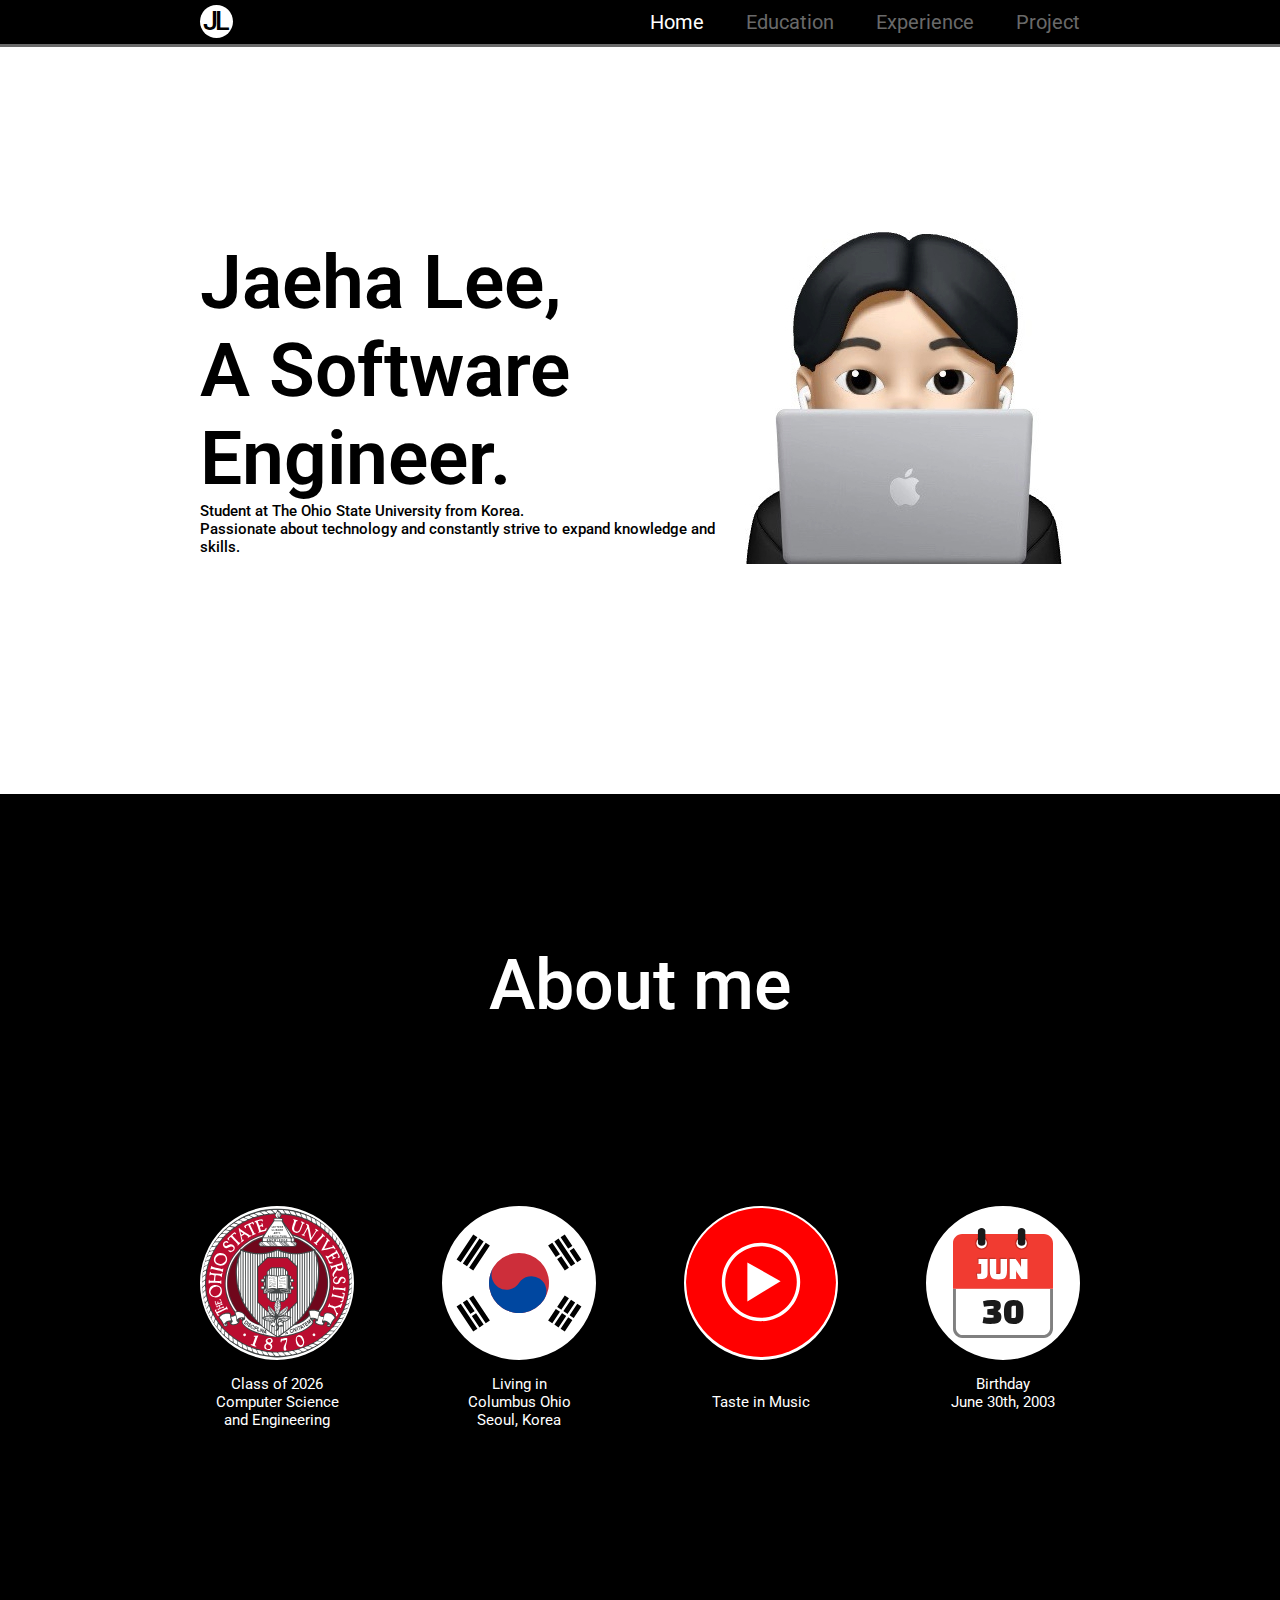
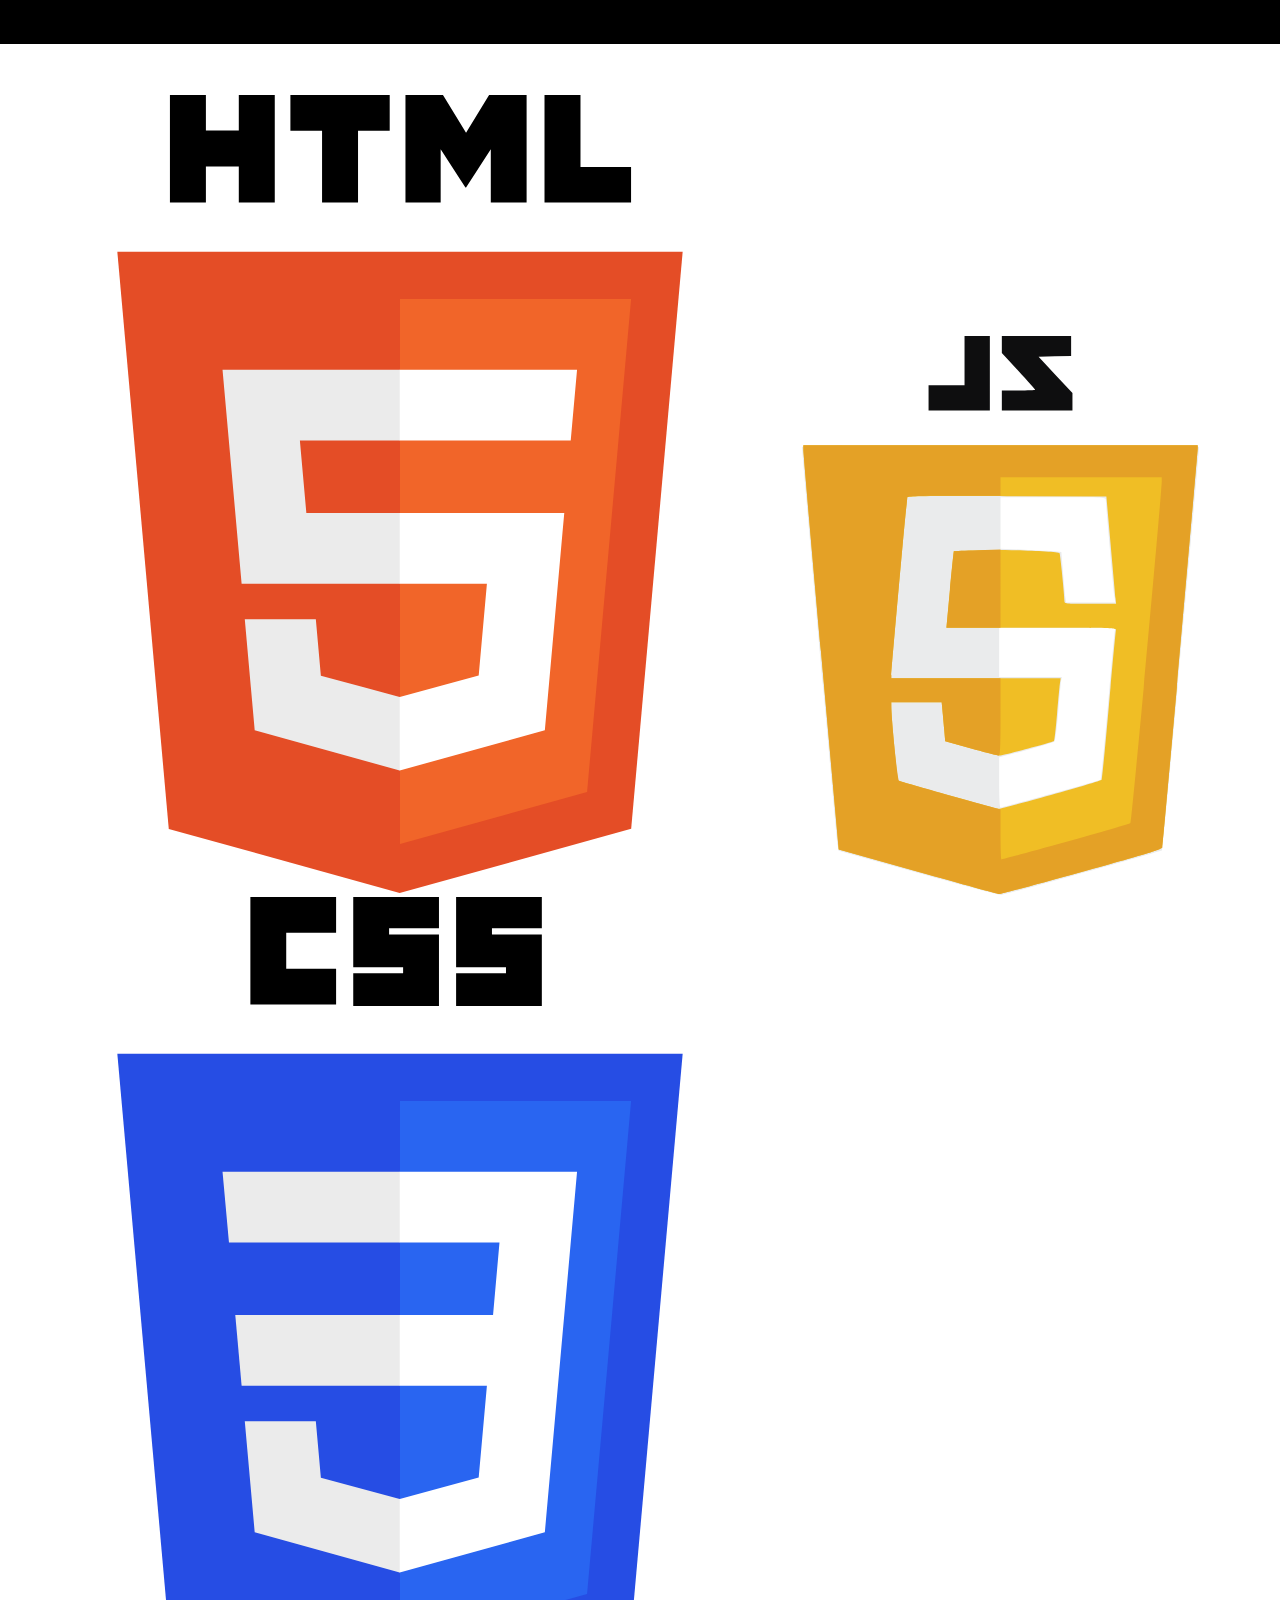
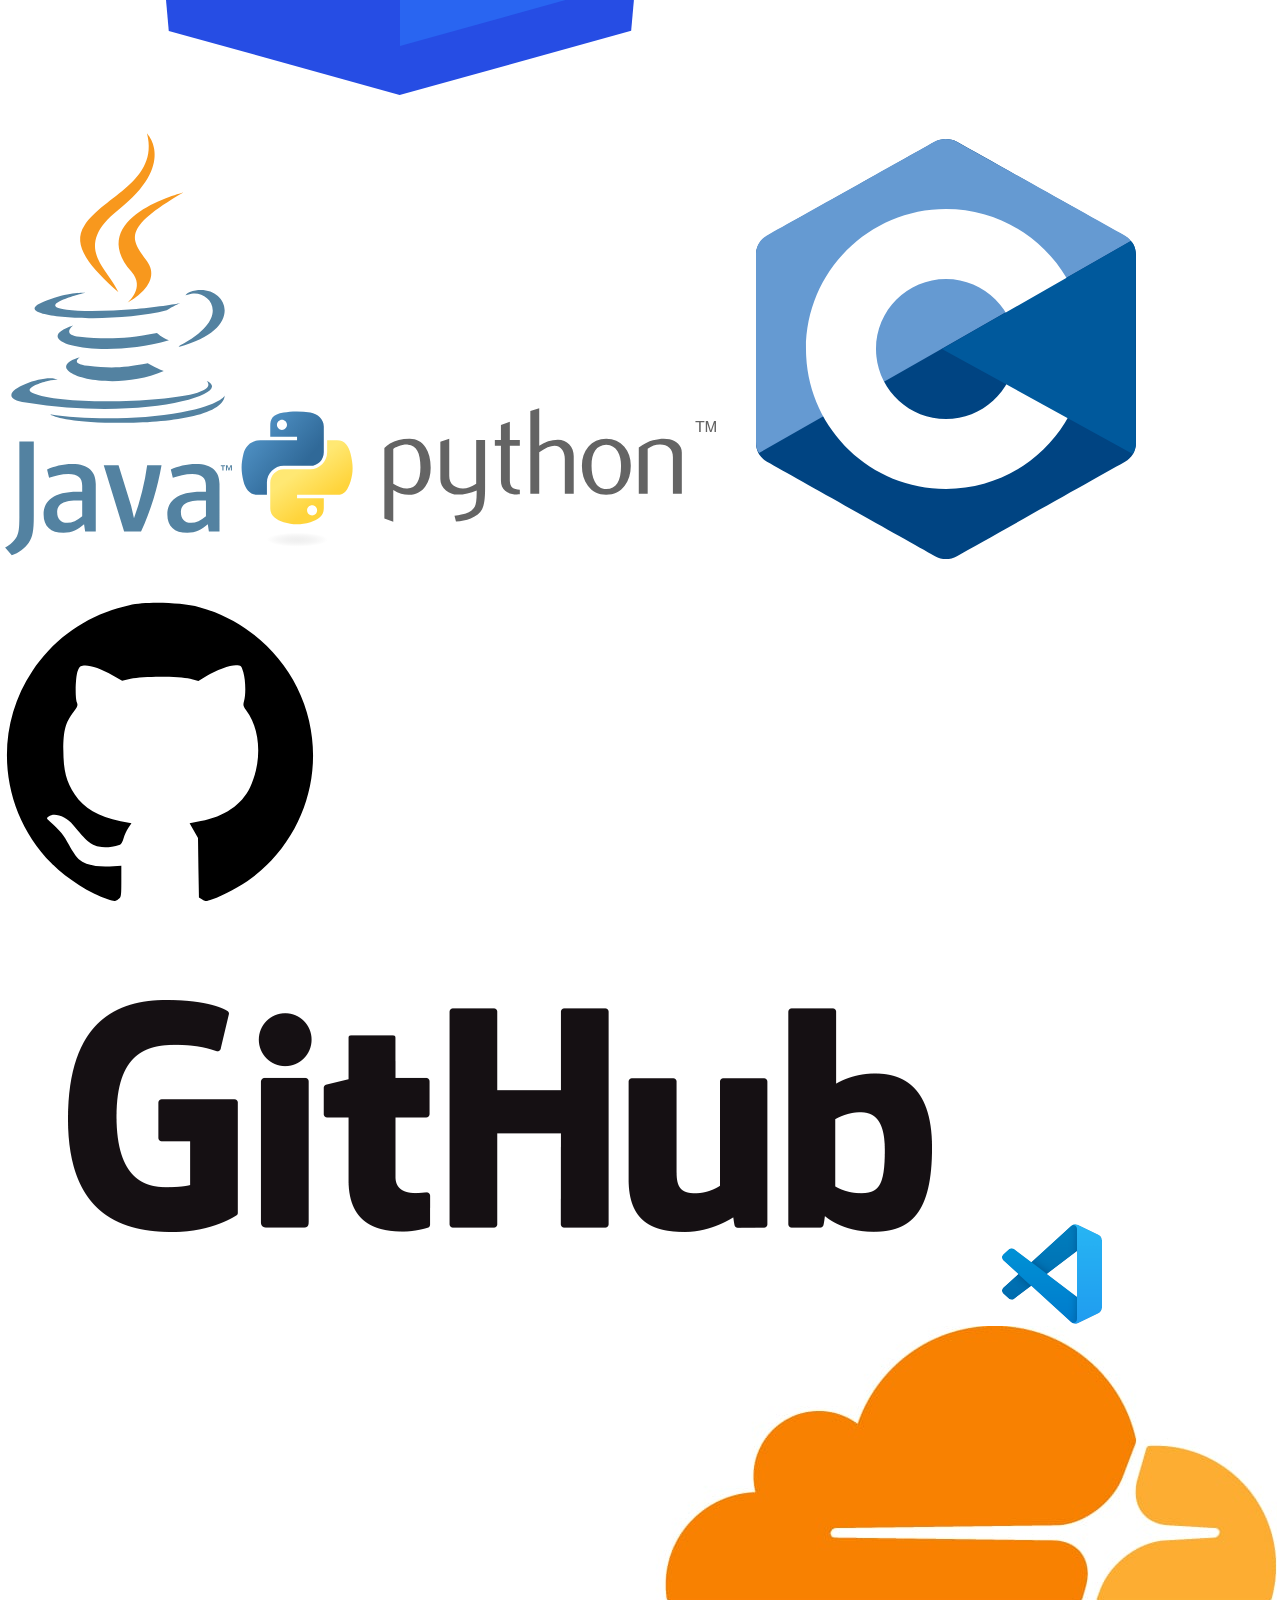
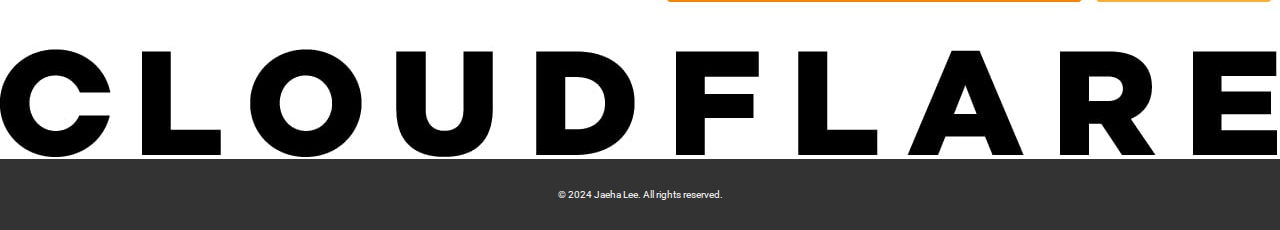
==== index.html @ d9237f90 "Merge pull request #1 from dlwogk7939/Codespaces" ====
<!DOCTYPE html>
<html lang="en-US">

<head>
  <!-- Basic -->
  <meta charset="utf-8">
  <meta http-equiv="X-UA-Compatible" content="IE=edge">
  <meta name="viewport" content="width=device-width">

  <meta name="author" content="Jaeha Lee">
  <meta name="description" content="Jaeha Lee's personal website">
  <title>Jaeha Lee | Developer's Website</title>

  <!-- fonts -->
  <link rel="preconnect" href="https://fonts.googleapis.com">
  <link rel="preconnect" href="https://fonts.gstatic.com" crossorigin>
  <link
    href="https://fonts.googleapis.com/css2?family=Roboto:ital,wght@0,100;0,300;0,400;0,500;0,700;0,900;1,100;1,300;1,400;1,500;1,700;1,900&display=swap"
    rel="stylesheet">

  <!-- font awesome -->
  <link rel="stylesheet" href="https://cdnjs.cloudflare.com/ajax/libs/font-awesome/6.6.0/css/all.min.css"
    integrity="sha512-Kc323vGBEqzTmouAECnVceyQqyqdsSiqLQISBL29aUW4U/M7pSPA/gEUZQqv1cwx4OnYxTxve5UMg5GT6L4JJg=="
    crossorigin="anonymous" referrerpolicy="no-referrer" />
  <!-- CSS -->
  <link href="style.css" rel="stylesheet" type="text/css">


</head>

<body>
  <header>
    <nav>
      <div class="circle" style="cursor: pointer;" onclick="window.location='index.html';"><a class="logo">JL</a></div>
      <ul>
        <li><a class="asdf" href="index.html">Home</a></li>
        <li><a href="education.html">Education</a></li>
        <li><a href="experience.html">Experience</a></li>
        <li><a href="project.html">Project</a></li>
      </ul>
    </nav>
  </header>

  <main>
    <section class="intro">
      <div class="headline">
        <h1>
          Jaeha Lee,<br>
          A Software Engineer.
        </h1>
        <p>
          Student at The Ohio State University from Korea.<br>
          Passionate about technology and constantly strive to expand knowledge and skills.
        </p>
      </div>
      <img src="assets/profile.jpg" alt="Profile picture">
    </section>

    <section class="about_me">
      <div class="heading">
        <h2>
          About me
        </h2>
      </div>

      <div class="contents">
        <div class="school">
          <div class="container">
            <img src="assets/Ohio_State_University_seal.svg" alt="OSU logo">
          </div>
          <p>
            Class of 2026<br>
            Computer Science<br>and Engineering
          </p>
        </div>

        <div class="location">
          <div class="container">
            <img src="assets/flag_South_Korea.svg" alt="Flag of South Korea">
          </div>
          <p>
            Living in<br>
            Columbus Ohio<br>
            Seoul, Korea
          </p>
        </div>

        <div class="music">
          <div class="container">
            <a href="https://www.youtube.com/" target="_blank">
              <img src="assets/Youtube_Music_icon.svg" alt="Youtube Music icon">
            </a>
          </div>
          <p>
            <br>
            Taste in Music
          </p>
        </div>

        <div class="birthday">
          <div class="container">
            <img src="assets/june-30-icon.svg" alt="Youtube Music icon">
          </div>
          <p>
            Birthday<br>
            June 30th, 2003
          </p>
        </div>
      </div>
    </section>

    <section class="skills">
      <h2>
        Skills
      </h2>
      <div class="front_end">
        <p>
          Front End
        </p>
        <img src="assets/HTML_logo.svg" alt="HTML">
        <img src="assets/Javascript_logo.svg" alt="Javascript">
        <img src="assets/CSS_logo.svg" alt="CSS">
      </div>

      <div class="back_end">
        <p>
          Back End
        </p>
        <img src="assets/Java_logo.svg" alt="Java">
        <img src="assets/Python_logo.svg" alt="Python">
        <img src="assets/C_logo.svg" alt="C">
      </div>

      <div class="others">
        <p>
          GitHub
          Cloudflare
          VS Code
        </p>
        <img src="assets/GitHub_logo.svg" alt="GitHub">
        <img src="assets/GitHub_mark.png" alt="GitHub_mark">
        <img src="assets/VSCode_logo.svg" alt="Visual Studio Code">
        <img src="assets/Cloudflare_logo.jpg" alt="Cloudflare">
      </div>

    </section>
  </main>

  <footer>
    <i class="fa-solid fa-user"></i>
    <p>&copy; 2024 Jaeha Lee. All rights reserved.</p>
  </footer>

</body>

</html>
---- style.css ----
/* Basic */
html {
  font-family: "Roboto", Helvetica, Arial, sans-serif;
  background-color: rgb(0, 0, 0);
  color: rgb(255, 255, 255);
  font-size: 10px;
}

body {
  margin: 0;
}

/* Header */
header {
  position: fixed;
  right: 0;
  left: 0;
  background: black;
  border-bottom: 0.3rem solid dimgray;

  nav {
    /* max-width: 150rem; */
    margin: 0 auto;
  }

  nav ul {
    margin: 0;
    margin-right: 20rem;
    float: right;
    list-style: none;
    overflow: hidden;
  }

  nav ul li {
    display: inline-block;
  }

  nav ul li a {
    padding: 1rem 2rem;
    display: inline-block;
    color: dimgray;
    text-decoration: none;
    font-size: 2rem;
  }

  nav ul li:nth-child(1) a {
    color: white;
  }

  nav ul li:first-child a {
    padding-left: 0;
  }

  nav ul li:last-child a {
    padding-right: 0;
  }

  .circle {
    border-radius: 50%;
    padding: 0;
    margin: 0.5rem;
    margin-left: 20rem;
    width: 3.3rem;
    height: 3.3rem;
    background: white;
    display: inline-block;
  }

  .logo {
    font-size: 2.7rem;
    font-weight: 500;
    left: 0.3rem;
    color: black;
    text-decoration: none;
    letter-spacing: -0.3rem;
    text-align: center;
    position: relative;
  }

  nav ul li a:hover {
    color: white;
  }

}

/* Main content area */
main {
  padding: 0rem;
  margin: 0;

  .intro {
    color: black;
    padding: 23rem 0;
    background-color: white;
    display: flex;
    align-items: center;
    justify-content: space-between;

    .headline {
      margin-left: 20rem;

      h1 {
        font-size: 7.5rem;
        font-weight: 600;
        margin: 0;
      }

      p {
        font-size: 1.5rem;
        font-weight: 500;
        margin: 0;
      }
    }

    img {
      /* float: right; */
      width: 35rem;
      margin-right: 21.5rem;
    }

  }

  .about_me {
    margin-bottom: 20rem;
    background-color: black;
    .heading {
      display: block;
      margin-top: 15rem;
      margin-bottom: 18rem;
      h2 {
        text-align: center;
        font-size: 7rem;
        font-weight: 500;
      }
    }
    .contents {
      --size-container: 15rem;
      justify-content: space-between;
      display: flex;
      text-align: center;
      margin-left: 20rem;
      margin-right: 20rem;
      .container {
        border-radius: 50%;
        width: var(--size-container);
        height: var(--size-container);
        border: solid white 0.2rem;
        display: flex;
        justify-content: center;
        align-items: center;
        overflow: hidden;
        background-color: white;
      }
      p {
        font-size: 1.5rem;
      }
      .school img {
        width: calc(var(--size-container) + 0.5rem);
      }

      .location img {
        width: calc(var(--size-container) + 3rem);
      }
      .music img {
        width: var(--size-container);
      }
      .birthday img {
        width: calc(var(--size-container) - 5rem);
      }
    }
  }

  .skills {
    background-color: rgb(22, 22, 23);
    background-color: white;
  }


}









/* Footer styling */
footer {
  text-align: center;
  padding: 2rem;
  background: #333;
  color: #ffffff;
}
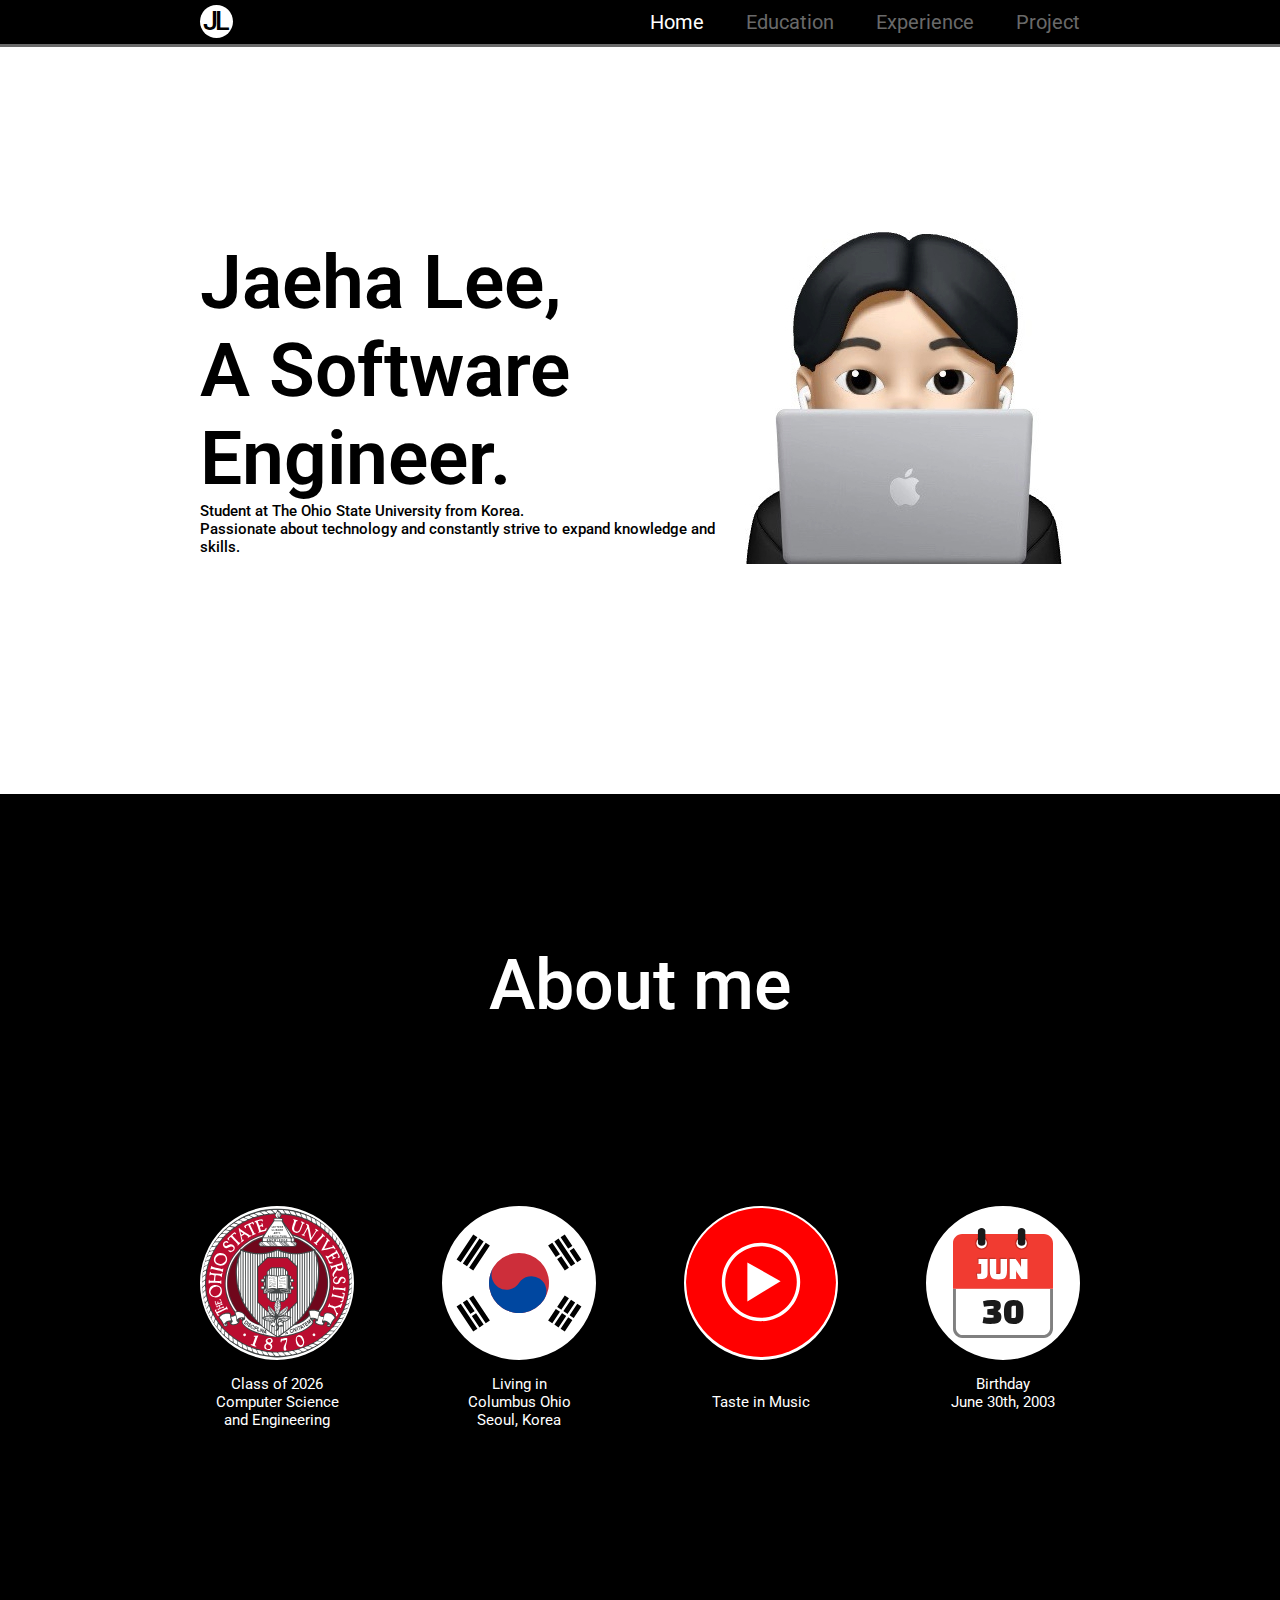
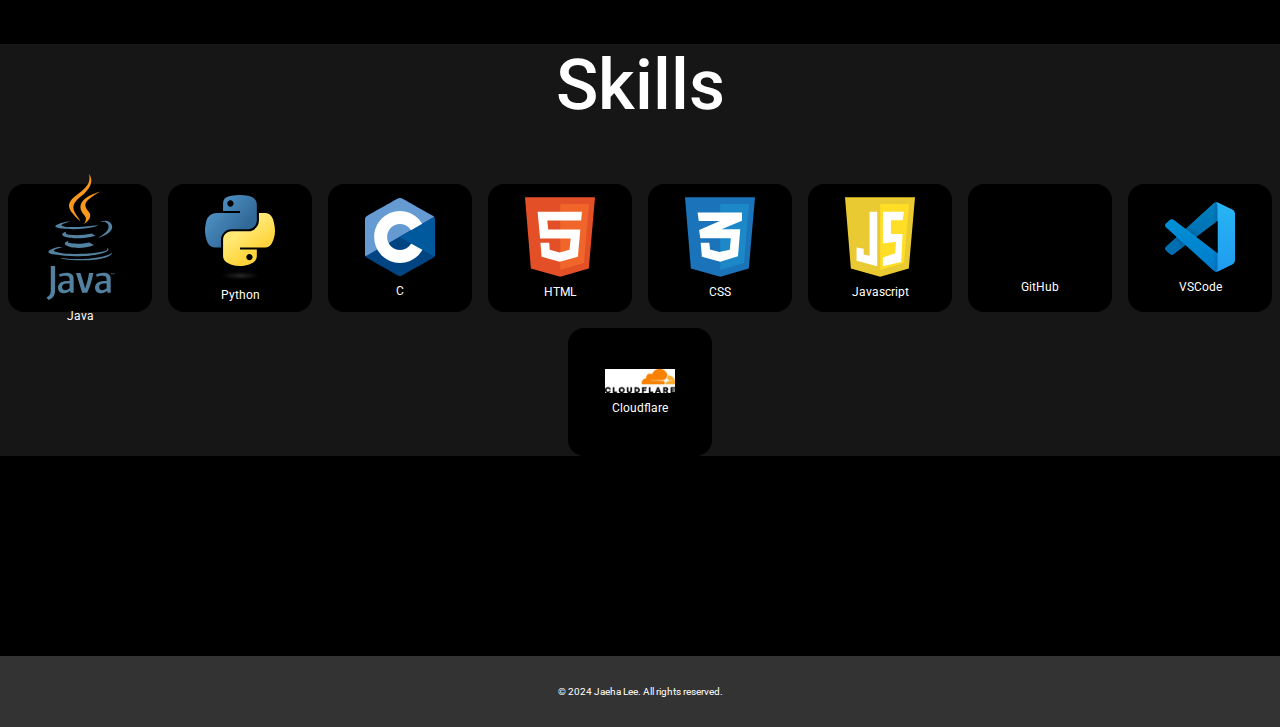
==== commit f8f25546: "Edit skills" ====
--- a/index.html
+++ b/index.html
@@ -109,41 +109,97 @@
       </div>
     </section>
 
+    <!-- <section class="skills">
+      <div class="heading">
+        <h2>
+          Skills
+        </h2>
+      </div>
+
+      <div class="contents">
+        <div class="front_end">
+          <p>
+            Front End
+          </p>
+          <div class="front_end_images">
+            <img src="assets/html-1.svg" alt="HTML">
+            <img src="assets/css-3.svg" alt="CSS">
+            <img src="assets/javascript-1.svg" alt="Javascript">
+          </div>
+        </div>
+
+        <div class="back_end">
+          <p>
+            Back End
+          </p>
+          <div class="back_end_images">
+            <img src="assets/Java_logo.svg" alt="Java">
+            <img src="python-logo-only.svg" alt="Python">
+            <img src="assets/C_logo.svg" alt="C">
+          </div>
+        </div>
+
+
+        <div class="others">
+          <p>
+            Others
+          </p>
+          <div class="others_images">
+            <img src="assets/GitHub_logo.svg" alt="GitHub">
+            <img src="assets/VSCode_logo.svg" alt="Visual Studio Code">
+            <img src="assets/Cloudflare_logo.jpg" alt="Cloudflare">
+          </div>
+        </div>
+      </div>
+    </section> -->
+
     <section class="skills">
-      <h2>
-        Skills
-      </h2>
-      <div class="front_end">
-        <p>
-          Front End
-        </p>
-        <img src="assets/HTML_logo.svg" alt="HTML">
-        <img src="assets/Javascript_logo.svg" alt="Javascript">
-        <img src="assets/CSS_logo.svg" alt="CSS">
-      </div>
-
-      <div class="back_end">
-        <p>
-          Back End
-        </p>
-        <img src="assets/Java_logo.svg" alt="Java">
-        <img src="assets/Python_logo.svg" alt="Python">
-        <img src="assets/C_logo.svg" alt="C">
-      </div>
-
-      <div class="others">
-        <p>
-          GitHub
-          Cloudflare
-          VS Code
-        </p>
-        <img src="assets/GitHub_logo.svg" alt="GitHub">
-        <img src="assets/GitHub_mark.png" alt="GitHub_mark">
-        <img src="assets/VSCode_logo.svg" alt="Visual Studio Code">
-        <img src="assets/Cloudflare_logo.jpg" alt="Cloudflare">
-      </div>
-
+      <div class="heading">
+        <h2>
+          Skills
+        </h2>
+      </div>
+
+      <div class="contents">
+        <div>
+          <img src="assets/Java_logo.svg" alt="Java">
+          <span>Java</span>
+        </div>
+        <div>
+          <img src="python-logo-only.svg" alt="Python">
+          <span>Python</span>
+        </div>
+        <div>
+          <img src="assets/C_logo.svg" alt="C">
+          <span>C</span>
+        </div>
+        <div>
+          <img src="assets/html-1.svg" alt="HTML">
+          <span>HTML</span>
+        </div>
+        <div>
+          <img src="assets/css-3.svg" alt="CSS">
+          <span>CSS</span>
+        </div>
+        <div>
+          <img src="assets/javascript-1.svg" alt="Javascript">
+          <span>Javascript</span>
+        </div>        
+        <div>
+          <img src="assets/GitHub_logo.svg" alt="GitHub">
+          <span>GitHub</span>
+        </div>
+        <div>
+          <img src="assets/VSCode_logo.svg" alt="Visual Studio Code">
+          <span>VSCode</span>
+        </div>
+        <div>
+          <img src="assets/Cloudflare_logo.jpg" alt="Cloudflare">
+          <span>Cloudflare</span>
+        </div>
+      </div>
     </section>
+
   </main>
 
   <footer>
--- a/style.css
+++ b/style.css
@@ -8,6 +8,10 @@
 
 body {
   margin: 0;
+}
+
+img {
+  object-fit: contain
 }
 
 /* Header */
@@ -123,16 +127,19 @@
   .about_me {
     margin-bottom: 20rem;
     background-color: black;
+
     .heading {
       display: block;
       margin-top: 15rem;
       margin-bottom: 18rem;
+
       h2 {
         text-align: center;
         font-size: 7rem;
         font-weight: 500;
       }
     }
+
     .contents {
       --size-container: 15rem;
       justify-content: space-between;
@@ -140,6 +147,7 @@
       text-align: center;
       margin-left: 20rem;
       margin-right: 20rem;
+
       .container {
         border-radius: 50%;
         width: var(--size-container);
@@ -151,9 +159,11 @@
         overflow: hidden;
         background-color: white;
       }
+
       p {
         font-size: 1.5rem;
       }
+
       .school img {
         width: calc(var(--size-container) + 0.5rem);
       }
@@ -161,35 +171,176 @@
       .location img {
         width: calc(var(--size-container) + 3rem);
       }
+
       .music img {
         width: var(--size-container);
       }
+
       .birthday img {
         width: calc(var(--size-container) - 5rem);
       }
     }
   }
 
+  /* .skills {
+    margin-bottom: 20rem;
+    background-color: black;
+
+    .heading {
+      display: block;
+      margin-top: 15rem;
+      margin-bottom: 18rem;
+
+      h2 {
+        color: white;
+        text-align: center;
+        font-size: 7rem;
+        font-weight: 500;
+      }
+    }
+
+    .contents {
+      justify-content: space-between;
+      display: flex;
+      margin-left: 20rem;
+      margin-right: 20rem;
+      text-align: center;
+      align-items: center;
+      background-color: black;
+
+      div {
+        border-radius: 10%;
+        width: 40rem;
+        height: 30rem;
+        background-color: white;
+
+        p {
+          margin: 2rem;
+        }
+      }
+
+      .front_end {
+        border: solid black 1rem;
+
+        p {
+          color: black;
+          font-size: 3rem;
+        }
+
+        .front_end_images {
+          display: flex;
+          justify-content: space-between;
+
+          img {
+            width: 10rem;
+          }
+        }
+      }
+
+      .back_end {
+        border: solid black 1rem;
+
+        p {
+          color: black;
+          font-size: 3rem;
+        }
+
+        .back_end_images {
+          display: flex;
+          justify-content: space-between;
+
+          img {
+            width: 10rem;
+
+          }
+        }
+      }
+
+      .others {
+        border: solid black 1rem;
+
+        p {
+          color: black;
+          font-size: 3rem;
+        }
+
+        .others_images {
+          display: flex;
+          justify-content: space-between;
+
+          img {
+            width: 10rem;
+          }
+        }
+      }
+    }
+  } */
+
   .skills {
+    margin-top: 20rem;
+    margin-bottom: 20rem;
     background-color: rgb(22, 22, 23);
-    background-color: white;
-  }
-
-
-}
-
-
-
-
-
-
-
-
-
-/* Footer styling */
-footer {
-  text-align: center;
-  padding: 2rem;
-  background: #333;
-  color: #ffffff;
-}+
+    .heading {
+      display: block;
+      margin-top: 15rem;
+
+      h2 {
+        color: white;
+        text-align: center;
+        font-size: 7rem;
+        font-weight: 500;
+      }
+    }
+
+    .contents {
+      gap: 1.6rem;
+      flex-wrap: wrap;
+      justify-content: center;
+      display: flex;
+      margin: 0;
+      padding: 0;
+
+      div {
+        width: 9.6rem;
+        height: 9.6rem;
+        padding: 1.6rem 2.4rem;
+        border-radius: 1.6rem;
+        display: flex;
+        flex-direction: column;
+        justify-content: center;
+        align-items: center;
+        background-color: rgb(22, 22, 23);
+        background-color: black;
+
+        span {
+            font-size: 1.2rem;
+            margin-top: 0.8rem;
+            padding: 0;
+            box-sizing: border-box;
+            list-style: none;
+            text-decoration: none;
+            color: whtie;
+        }
+
+        img {
+          width: 7rem;
+        }
+      }
+    }
+  }
+}
+
+
+
+
+
+
+
+  /* Footer styling */
+  footer {
+    text-align: center;
+    padding: 2rem;
+    background: #333;
+    color: #ffffff;
+  }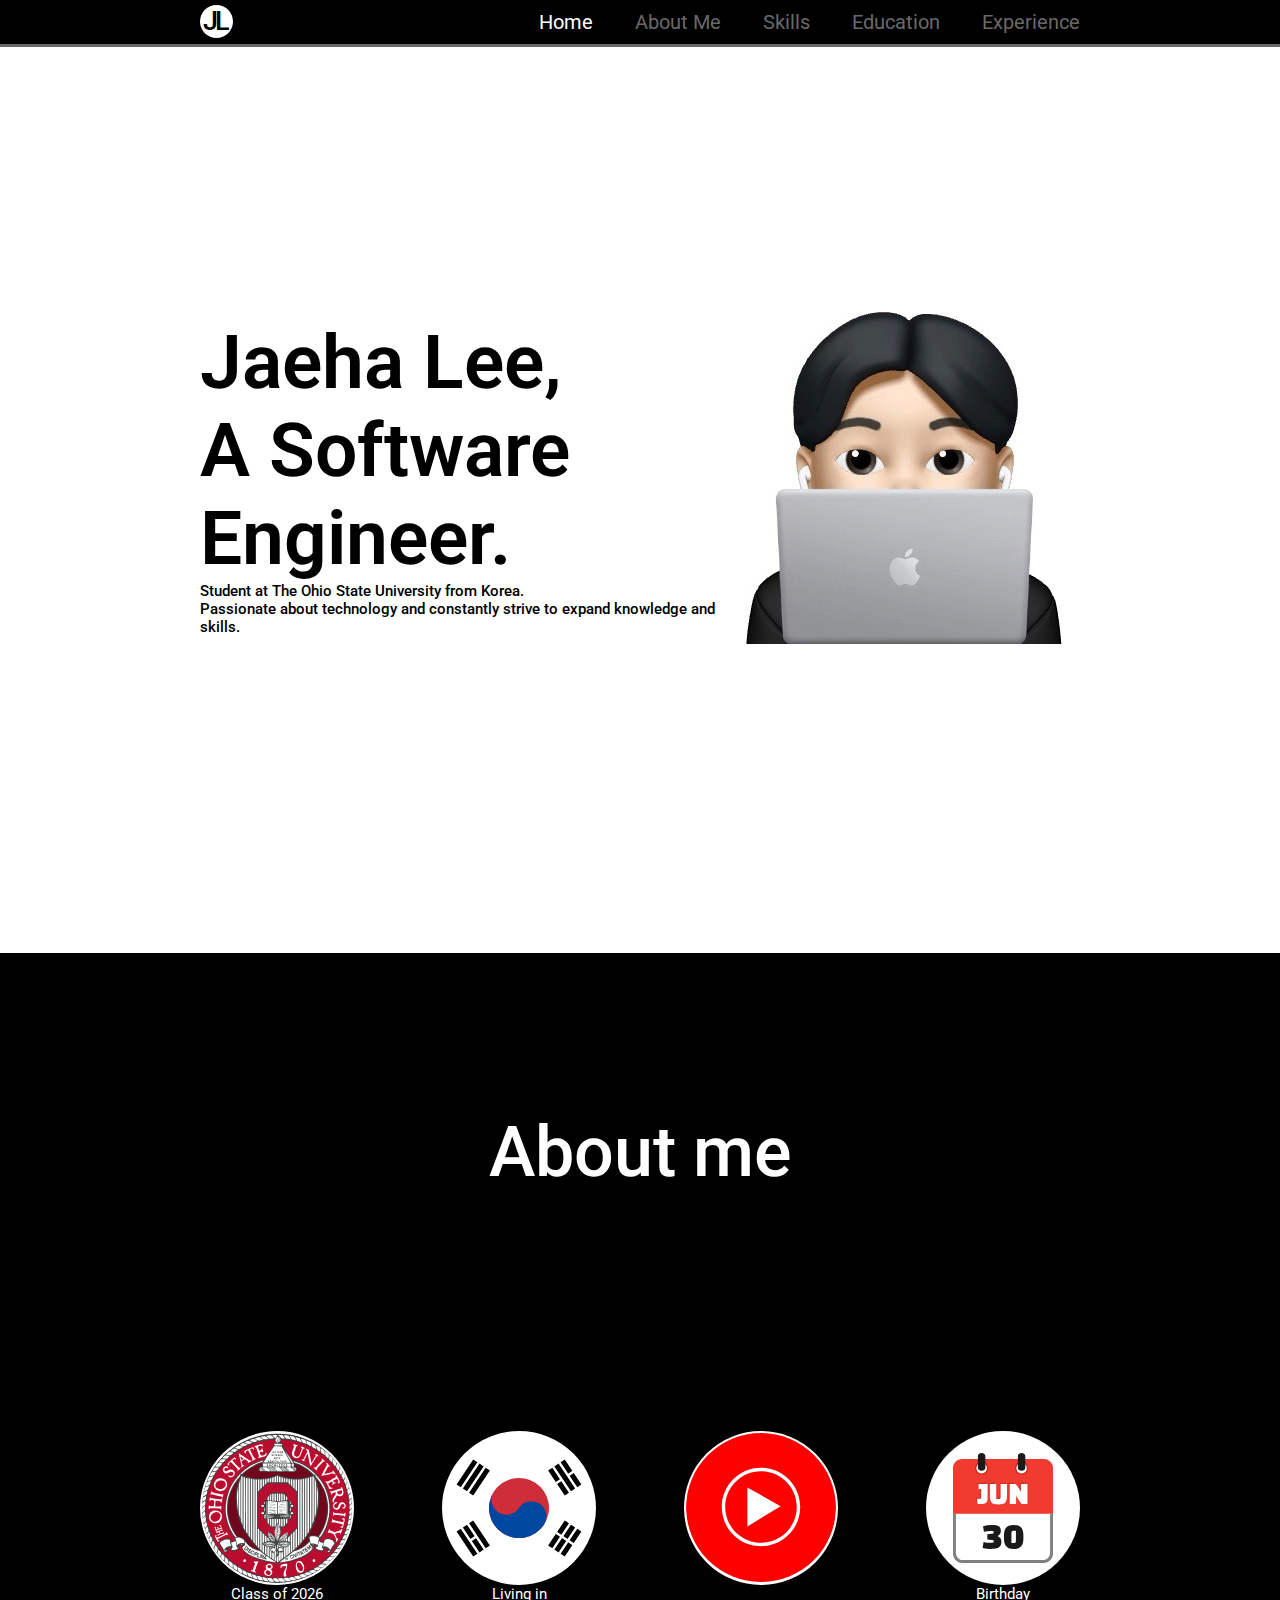
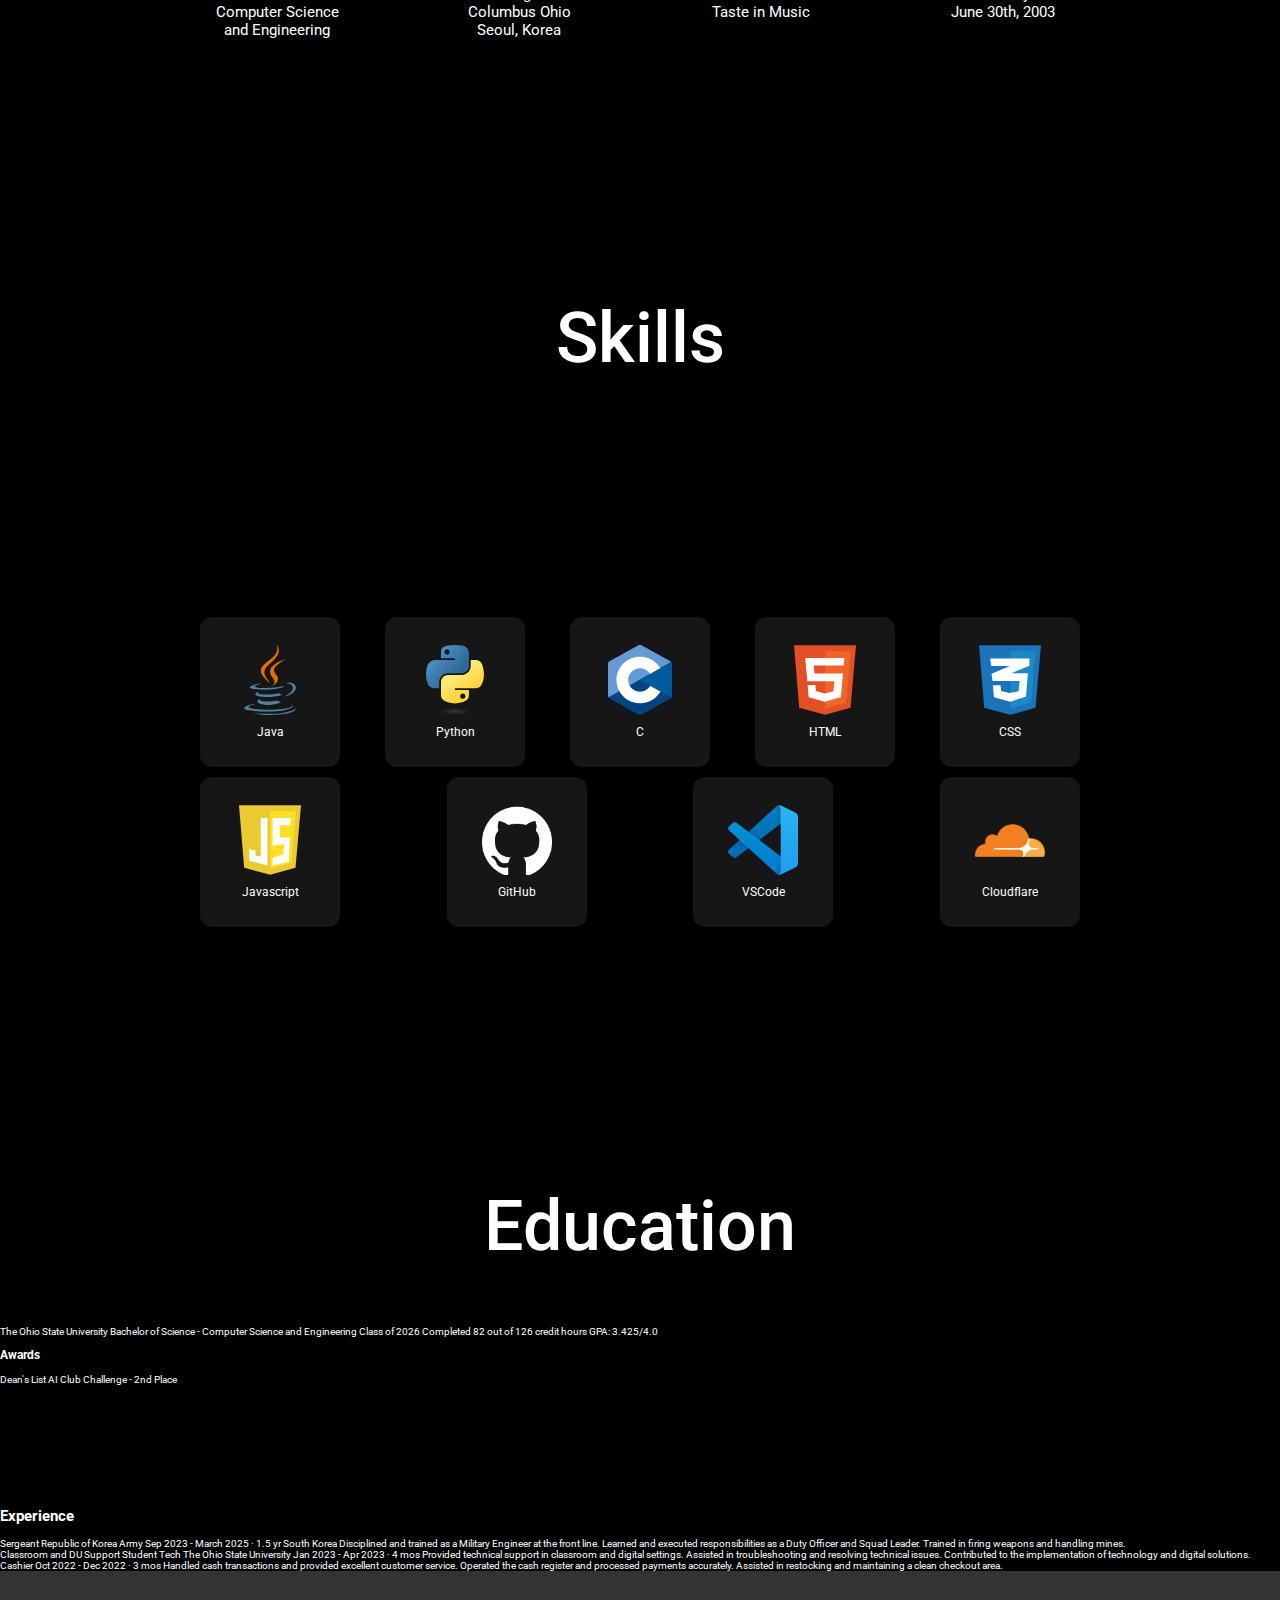
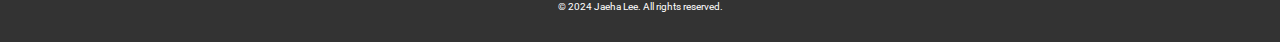
==== commit 763412f2: "Finished Skills" ====
--- a/index.html
+++ b/index.html
@@ -34,9 +34,10 @@
       <div class="circle" style="cursor: pointer;" onclick="window.location='index.html';"><a class="logo">JL</a></div>
       <ul>
         <li><a class="asdf" href="index.html">Home</a></li>
-        <li><a href="education.html">Education</a></li>
-        <li><a href="experience.html">Experience</a></li>
-        <li><a href="project.html">Project</a></li>
+        <li><a href="education.html">About Me</a></li>
+        <li><a href="experience.html">Skills</a></li>
+        <li><a href="project.html">Education</a></li>
+        <li><a href="project.html">Experience</a></li>
       </ul>
     </nav>
   </header>
@@ -68,21 +69,21 @@
           <div class="container">
             <img src="assets/Ohio_State_University_seal.svg" alt="OSU logo">
           </div>
-          <p>
+          <span>
             Class of 2026<br>
             Computer Science<br>and Engineering
-          </p>
+          </span>
         </div>
 
         <div class="location">
           <div class="container">
             <img src="assets/flag_South_Korea.svg" alt="Flag of South Korea">
           </div>
-          <p>
+          <span>
             Living in<br>
             Columbus Ohio<br>
             Seoul, Korea
-          </p>
+          </span>
         </div>
 
         <div class="music">
@@ -91,67 +92,23 @@
               <img src="assets/Youtube_Music_icon.svg" alt="Youtube Music icon">
             </a>
           </div>
-          <p>
+          <span>
             <br>
             Taste in Music
-          </p>
+          </span>
         </div>
 
         <div class="birthday">
           <div class="container">
             <img src="assets/june-30-icon.svg" alt="Youtube Music icon">
           </div>
-          <p>
+          <span>
             Birthday<br>
             June 30th, 2003
-          </p>
-        </div>
-      </div>
-    </section>
-
-    <!-- <section class="skills">
-      <div class="heading">
-        <h2>
-          Skills
-        </h2>
-      </div>
-
-      <div class="contents">
-        <div class="front_end">
-          <p>
-            Front End
-          </p>
-          <div class="front_end_images">
-            <img src="assets/html-1.svg" alt="HTML">
-            <img src="assets/css-3.svg" alt="CSS">
-            <img src="assets/javascript-1.svg" alt="Javascript">
-          </div>
-        </div>
-
-        <div class="back_end">
-          <p>
-            Back End
-          </p>
-          <div class="back_end_images">
-            <img src="assets/Java_logo.svg" alt="Java">
-            <img src="python-logo-only.svg" alt="Python">
-            <img src="assets/C_logo.svg" alt="C">
-          </div>
-        </div>
-
-
-        <div class="others">
-          <p>
-            Others
-          </p>
-          <div class="others_images">
-            <img src="assets/GitHub_logo.svg" alt="GitHub">
-            <img src="assets/VSCode_logo.svg" alt="Visual Studio Code">
-            <img src="assets/Cloudflare_logo.jpg" alt="Cloudflare">
-          </div>
-        </div>
-      </div>
-    </section> -->
+          </span>
+        </div>
+      </div>
+    </section>
 
     <section class="skills">
       <div class="heading">
@@ -162,7 +119,7 @@
 
       <div class="contents">
         <div>
-          <img src="assets/Java_logo.svg" alt="Java">
+          <img src="assets/java-14.svg" alt="Java">
           <span>Java</span>
         </div>
         <div>
@@ -184,9 +141,9 @@
         <div>
           <img src="assets/javascript-1.svg" alt="Javascript">
           <span>Javascript</span>
-        </div>        
-        <div>
-          <img src="assets/GitHub_logo.svg" alt="GitHub">
+        </div>
+        <div>
+          <img src="assets/GitHub_mark_white.png" alt="GitHub">
           <span>GitHub</span>
         </div>
         <div>
@@ -194,9 +151,64 @@
           <span>VSCode</span>
         </div>
         <div>
-          <img src="assets/Cloudflare_logo.jpg" alt="Cloudflare">
+          <img src="assets/Cloudflare_Logo.png" alt="Cloudflare">
           <span>Cloudflare</span>
         </div>
+      </div>
+    </section>
+
+    <section class="education">
+      <h2>
+        Education
+      </h2>
+      <p>
+        The Ohio State University
+        Bachelor of Science - Computer Science and Engineering
+        Class of 2026
+        Completed 82 out of 126 credit hours
+        GPA: 3.425/4.0
+      </p>
+
+      <h3>
+        Awards
+      </h3>
+
+      <p>
+        Dean's List
+        AI Club Challenge - 2nd Place
+      </p>
+    </section>
+
+    <section class="experience">
+      <h2>
+        Experience
+      </h2>
+
+      <div>
+        Sergeant
+        Republic of Korea Army
+        Sep 2023 - March 2025 · 1.5 yr
+        South Korea
+        Disciplined and trained as a Military Engineer at the front line.
+        Learned and executed responsibilities as a Duty Officer and Squad Leader.
+        Trained in firing weapons and handling mines.
+      </div>
+
+      <div>
+        Classroom and DU Support Student Tech
+        The Ohio State University
+
+        Jan 2023 - Apr 2023 · 4 mos
+        Provided technical support in classroom and digital settings.
+        Assisted in troubleshooting and resolving technical issues.
+        Contributed to the implementation of technology and digital solutions.
+      </div>
+      <div>
+        Cashier
+        Oct 2022 - Dec 2022 · 3 mos
+        Handled cash transactions and provided excellent customer service.
+        Operated the cash register and processed payments accurately.
+        Assisted in restocking and maintaining a clean checkout area.
       </div>
     </section>
 
--- a/style.css
+++ b/style.css
@@ -89,16 +89,18 @@
 
 /* Main content area */
 main {
-  padding: 0rem;
+  padding: 0;
   margin: 0;
 
   .intro {
+    height: 95.3rem;
+    margin: 0;
     color: black;
-    padding: 23rem 0;
     background-color: white;
     display: flex;
     align-items: center;
     justify-content: space-between;
+    box-sizing: border-box;
 
     .headline {
       margin-left: 20rem;
@@ -121,17 +123,17 @@
       width: 35rem;
       margin-right: 21.5rem;
     }
-
   }
 
   .about_me {
-    margin-bottom: 20rem;
+    margin: 0;
     background-color: black;
+    padding-top: 10rem;
+    padding-bottom: 10rem;
 
     .heading {
       display: block;
-      margin-top: 15rem;
-      margin-bottom: 18rem;
+      padding-bottom: 18rem;
 
       h2 {
         text-align: center;
@@ -160,7 +162,7 @@
         background-color: white;
       }
 
-      p {
+      span {
         font-size: 1.5rem;
       }
 
@@ -182,14 +184,15 @@
     }
   }
 
-  /* .skills {
-    margin-bottom: 20rem;
+  .skills {
+    margin: 0;
     background-color: black;
+    padding-top: 10rem;
+    padding-bottom: 10rem;
 
     .heading {
       display: block;
-      margin-top: 15rem;
-      margin-bottom: 18rem;
+      padding-bottom: 18rem;
 
       h2 {
         color: white;
@@ -200,147 +203,74 @@
     }
 
     .contents {
+      gap: 1rem;
+      flex-wrap: wrap;
       justify-content: space-between;
-      display: flex;
-      margin-left: 20rem;
-      margin-right: 20rem;
-      text-align: center;
-      align-items: center;
-      background-color: black;
-
-      div {
-        border-radius: 10%;
-        width: 40rem;
-        height: 30rem;
-        background-color: white;
-
-        p {
-          margin: 2rem;
-        }
-      }
-
-      .front_end {
-        border: solid black 1rem;
-
-        p {
-          color: black;
-          font-size: 3rem;
-        }
-
-        .front_end_images {
-          display: flex;
-          justify-content: space-between;
-
-          img {
-            width: 10rem;
-          }
-        }
-      }
-
-      .back_end {
-        border: solid black 1rem;
-
-        p {
-          color: black;
-          font-size: 3rem;
-        }
-
-        .back_end_images {
-          display: flex;
-          justify-content: space-between;
-
-          img {
-            width: 10rem;
-
-          }
-        }
-      }
-
-      .others {
-        border: solid black 1rem;
-
-        p {
-          color: black;
-          font-size: 3rem;
-        }
-
-        .others_images {
-          display: flex;
-          justify-content: space-between;
-
-          img {
-            width: 10rem;
-          }
-        }
-      }
-    }
-  } */
-
-  .skills {
-    margin-top: 20rem;
-    margin-bottom: 20rem;
-    background-color: rgb(22, 22, 23);
-
-    .heading {
-      display: block;
-      margin-top: 15rem;
-
-      h2 {
-        color: white;
-        text-align: center;
-        font-size: 7rem;
-        font-weight: 500;
-      }
-    }
-
-    .contents {
-      gap: 1.6rem;
-      flex-wrap: wrap;
-      justify-content: center;
       display: flex;
       margin: 0;
       padding: 0;
+      margin-left: 20rem;
+      margin-right: 20rem;
 
       div {
-        width: 9.6rem;
-        height: 9.6rem;
-        padding: 1.6rem 2.4rem;
-        border-radius: 1.6rem;
+        width: 10rem;
+        height: 12rem;
+        padding: 1.5rem 2rem;
+        border-radius: 1.2rem;
         display: flex;
         flex-direction: column;
         justify-content: center;
         align-items: center;
         background-color: rgb(22, 22, 23);
-        background-color: black;
+
+        &:hover {
+          background-color: dimgrey;
+        }
 
         span {
-            font-size: 1.2rem;
-            margin-top: 0.8rem;
-            padding: 0;
-            box-sizing: border-box;
-            list-style: none;
-            text-decoration: none;
-            color: whtie;
+          font-size: 1.2rem;
+          margin-top: 1rem;
+          padding: 0;
+          box-sizing: border-box;
+          list-style: none;
+          text-decoration: none;
+          color: white;
         }
 
         img {
           width: 7rem;
+          height: 7rem;
         }
       }
     }
   }
-}
-
-
-
-
-
-
-
-  /* Footer styling */
-  footer {
-    text-align: center;
-    padding: 2rem;
-    background: #333;
-    color: #ffffff;
-  }+
+  .education {
+    margin: 0;
+    background-color: black;
+    padding-top: 10rem;
+    padding-bottom: 10rem;
+
+    h2 {
+      color: white;
+      text-align: center;
+      font-size: 7rem;
+      font-weight: 500;
+    }
+
+  }
+}
+
+
+
+
+
+
+
+/* Footer styling */
+footer {
+  text-align: center;
+  padding: 2rem;
+  background: #333;
+  color: #ffffff;
+}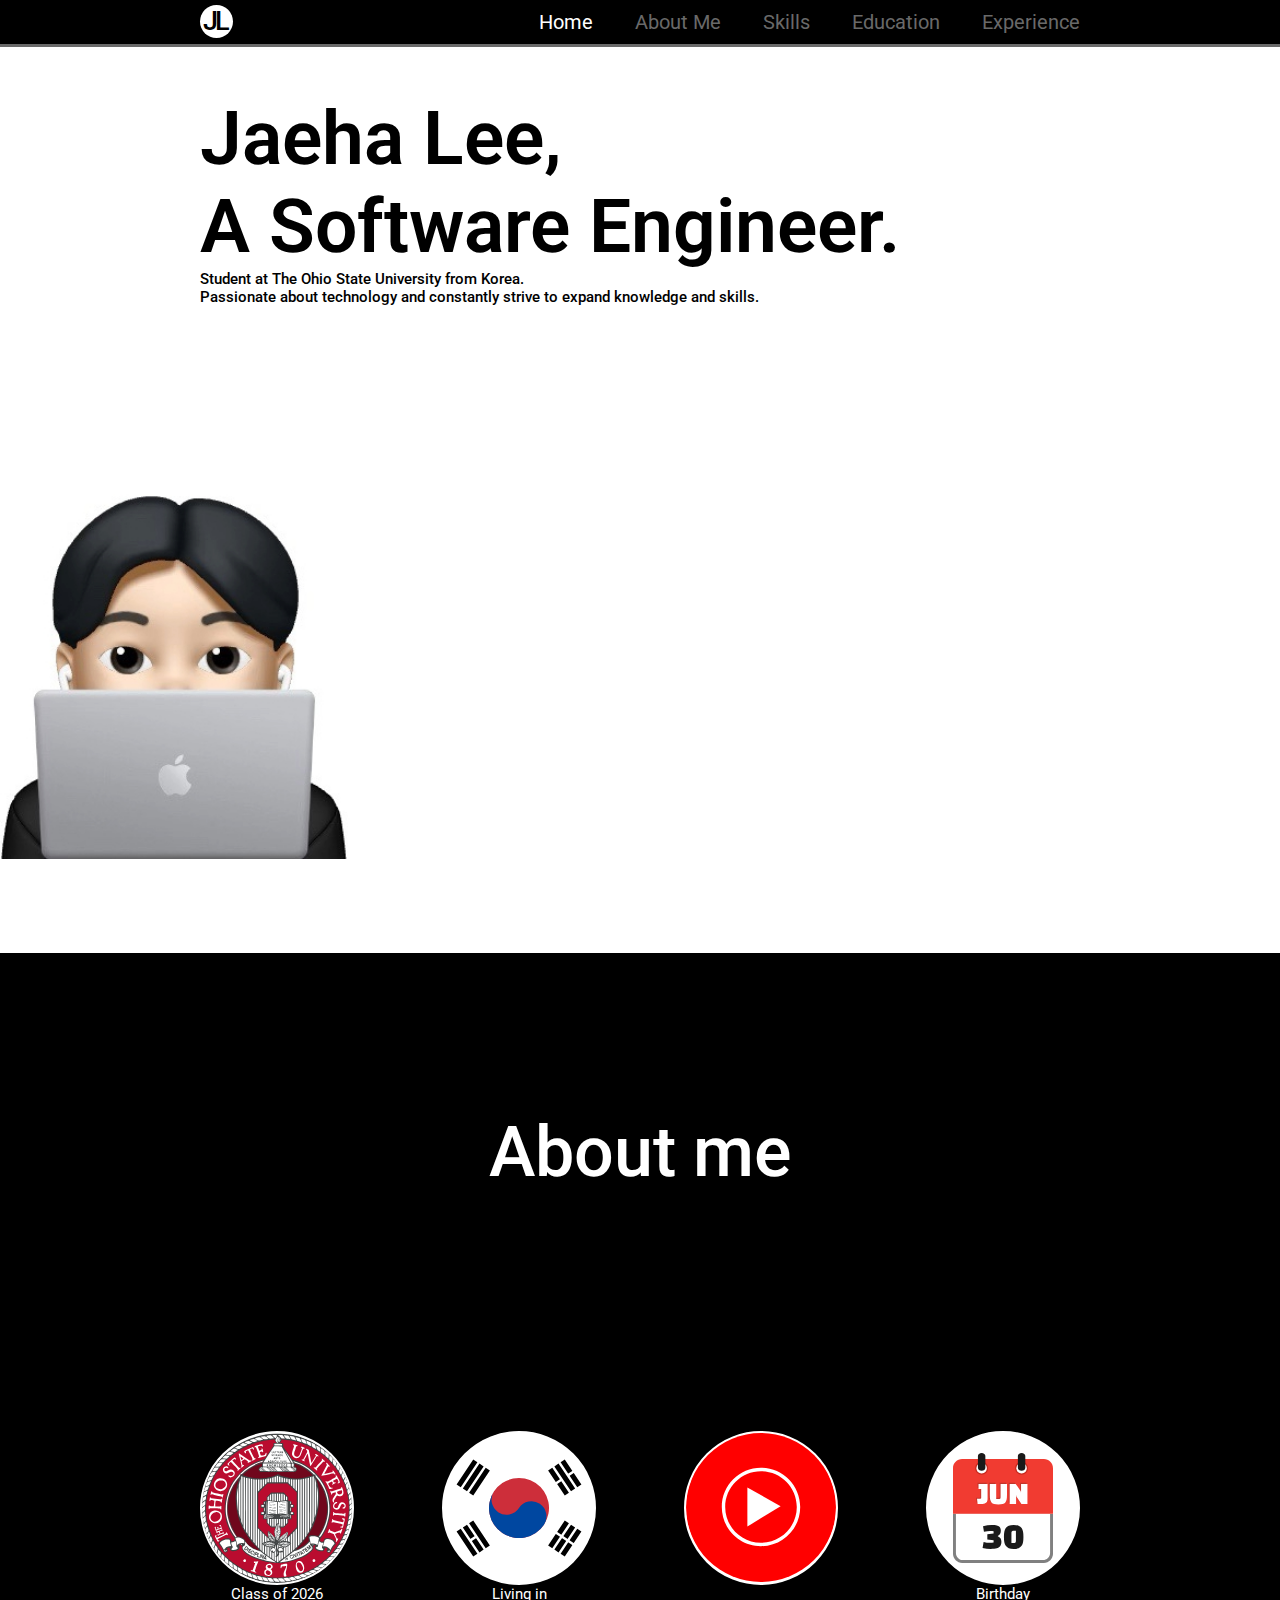
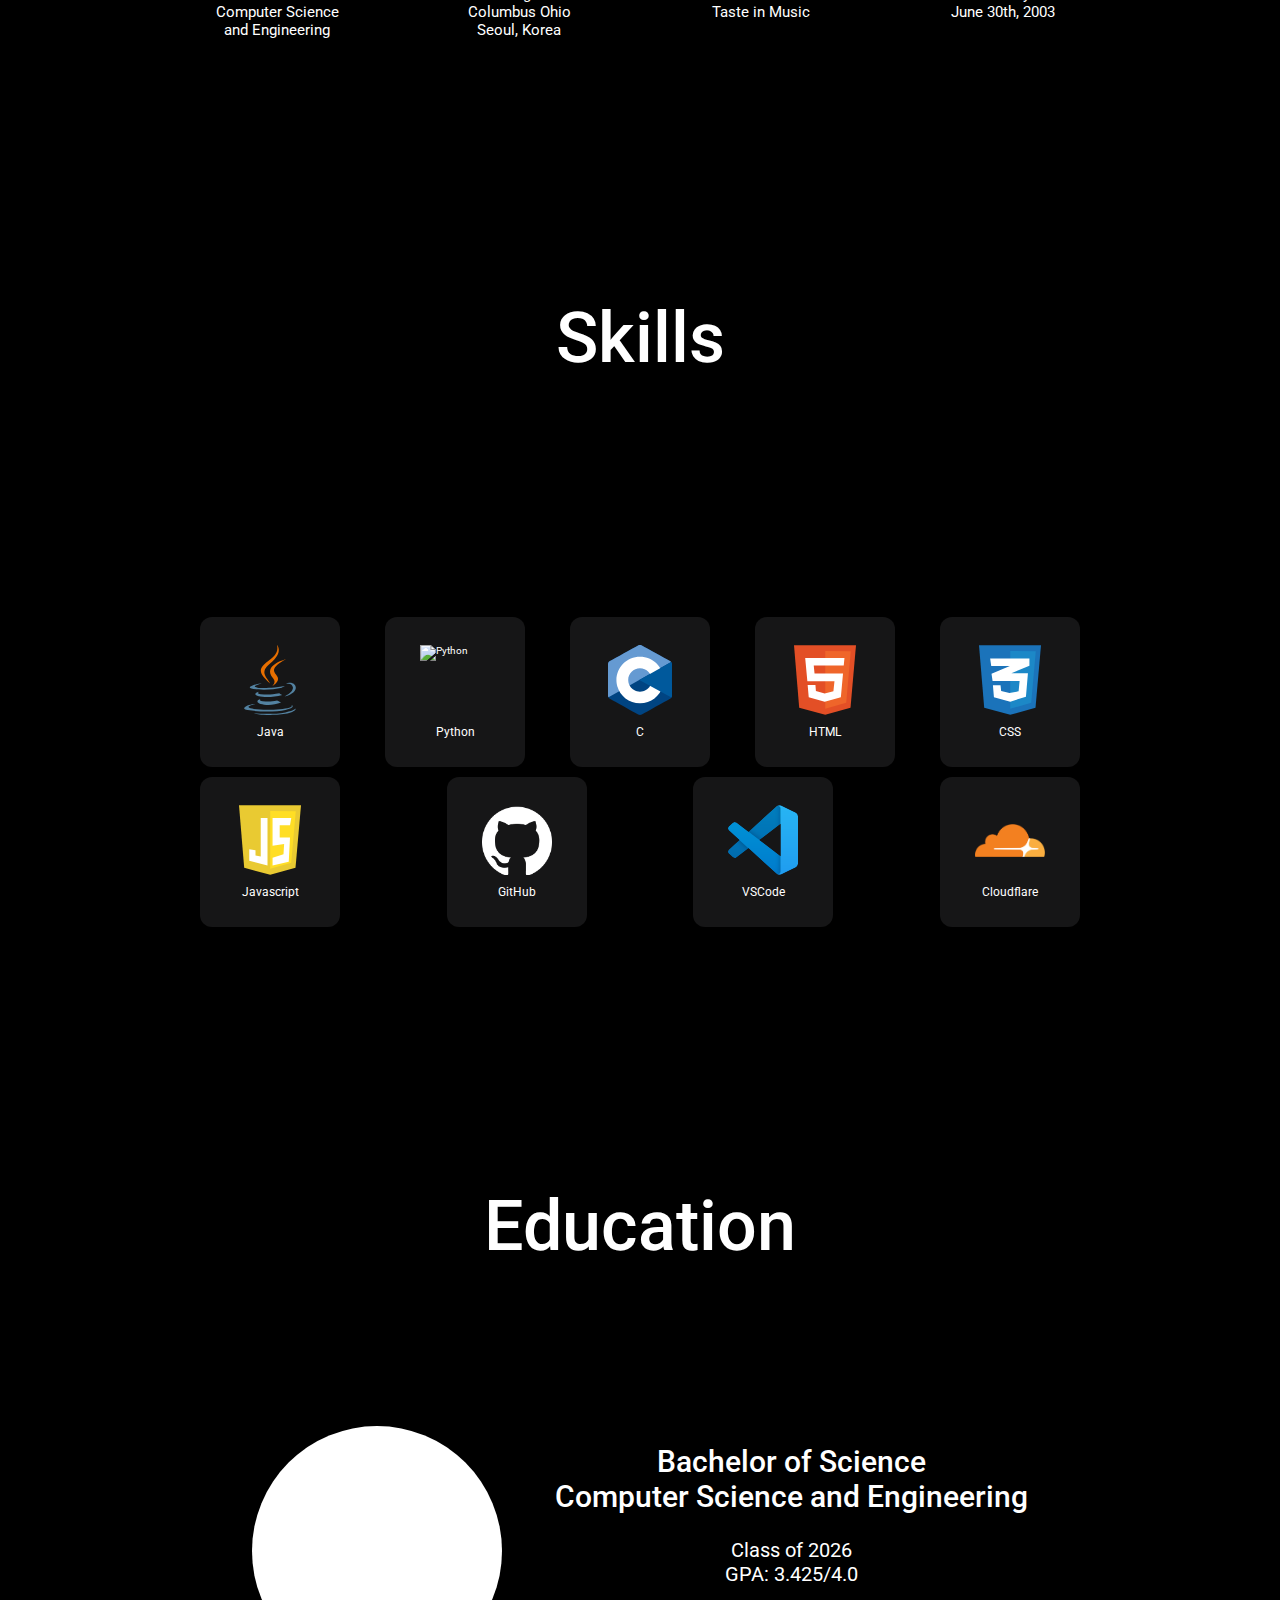
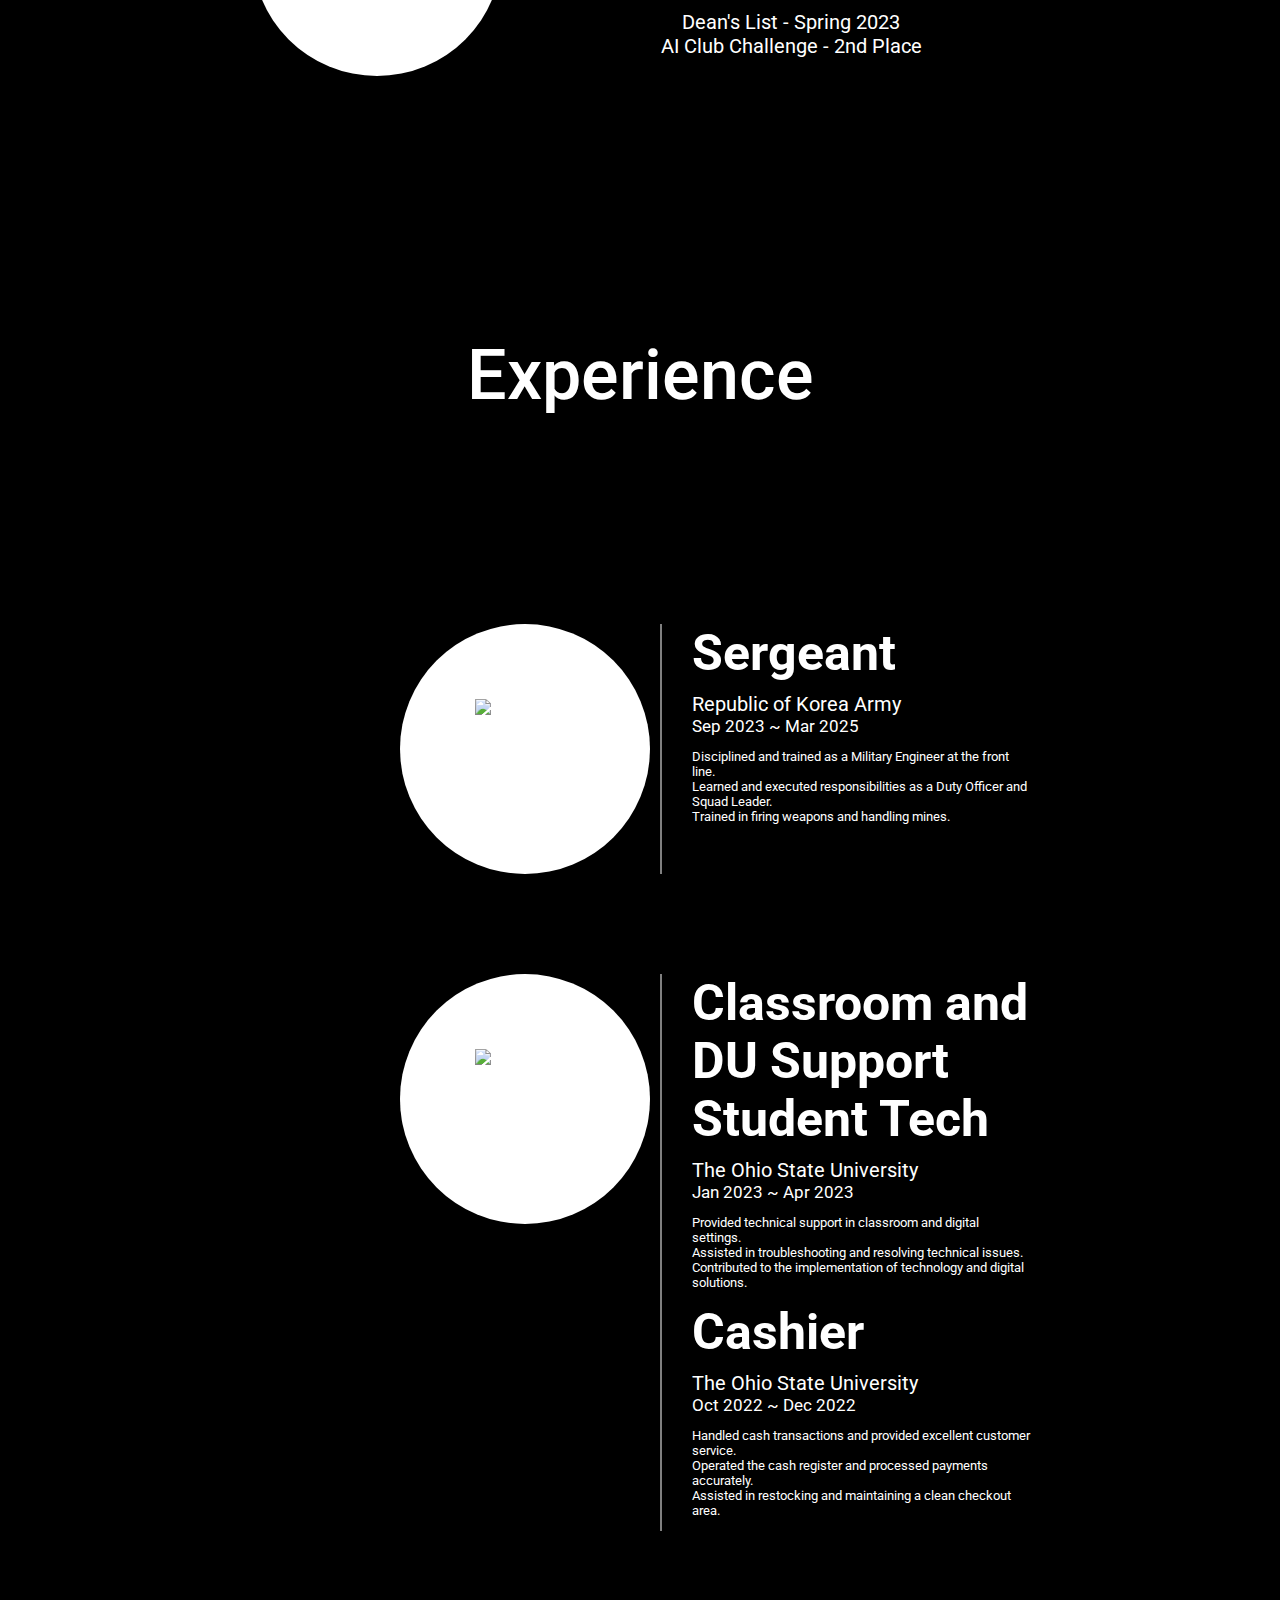
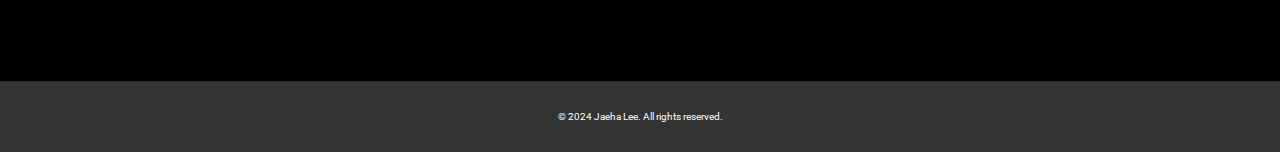
==== commit cb88f328: "Edited experience" ====
--- a/index.html
+++ b/index.html
@@ -123,7 +123,7 @@
           <span>Java</span>
         </div>
         <div>
-          <img src="python-logo-only.svg" alt="Python">
+          <img src="assets/python-logo-only.svg" alt="Python">
           <span>Python</span>
         </div>
         <div>
@@ -158,57 +158,88 @@
     </section>
 
     <section class="education">
-      <h2>
-        Education
-      </h2>
-      <p>
-        The Ohio State University
-        Bachelor of Science - Computer Science and Engineering
-        Class of 2026
-        Completed 82 out of 126 credit hours
-        GPA: 3.425/4.0
-      </p>
-
-      <h3>
-        Awards
-      </h3>
-
-      <p>
-        Dean's List
-        AI Club Challenge - 2nd Place
-      </p>
+      <div class="heading">
+        <h2>
+          Education
+        </h2>
+      </div>
+
+      <div class="contents">
+        <div class="school">
+          <div class="container">
+            <img src="The_Ohio_State_University_Logo.jpg" alt="OSU">
+          </div>
+          <div class="explanation">
+            <span class="degree">
+              Bachelor of Science<br>
+              Computer Science and Engineering<br>
+            </span>
+            <span class="additional_explanation">
+              <br>Class of 2026<br>
+              GPA: 3.425/4.0<br><br>
+              Dean's List - Spring 2023<br>
+              AI Club Challenge - 2nd Place
+            </span>
+          </div>
+        </div>
+      </div>
     </section>
 
     <section class="experience">
-      <h2>
-        Experience
-      </h2>
-
-      <div>
-        Sergeant
-        Republic of Korea Army
-        Sep 2023 - March 2025 · 1.5 yr
-        South Korea
-        Disciplined and trained as a Military Engineer at the front line.
-        Learned and executed responsibilities as a Duty Officer and Squad Leader.
-        Trained in firing weapons and handling mines.
-      </div>
-
-      <div>
-        Classroom and DU Support Student Tech
-        The Ohio State University
-
-        Jan 2023 - Apr 2023 · 4 mos
-        Provided technical support in classroom and digital settings.
-        Assisted in troubleshooting and resolving technical issues.
-        Contributed to the implementation of technology and digital solutions.
-      </div>
-      <div>
-        Cashier
-        Oct 2022 - Dec 2022 · 3 mos
-        Handled cash transactions and provided excellent customer service.
-        Operated the cash register and processed payments accurately.
-        Assisted in restocking and maintaining a clean checkout area.
+
+      <div class="heading">
+        <h2>
+          Experience
+        </h2>
+      </div>
+
+      <div class="contents">
+
+        <div class="job">
+          <div class="container">
+            <img src="mark01.png" class="army" alt="OSU">
+          </div>
+          <div class="description">
+            <h3 class="title">Sergeant</h3>
+            <span class="workplace">Republic of Korea Army<br></span>
+            <span class="period">Sep 2023 ~ Mar 2025</span>
+            <p>
+              Disciplined and trained as a Military Engineer at the front line.<br>
+              Learned and executed responsibilities as a Duty Officer and Squad Leader.<br>
+              Trained in firing weapons and handling mines.
+            </p>
+          </div>
+        </div>
+
+        <div class="job">
+          <div class="container">
+            <img src="ohio_state_buckeyes_logo_secondary_19752595.png" alt="OSU">
+          </div>
+          <div class="description">
+            
+            <h3 class="title">Classroom and DU Support Student Tech</h3>
+            <span class="workplace">The Ohio State University<br></span>
+            <span class="period">Jan 2023 ~ Apr 2023</span>
+            <p>
+              Provided technical support in classroom and digital settings.<br>
+              Assisted in troubleshooting and resolving technical issues.<br>
+              Contributed to the implementation of technology and digital solutions.
+            </p>
+
+            <h3 class="title">Cashier</h3>
+            <span class="workplace">The Ohio State University<br></span>
+            <span class="period">Oct 2022 ~ Dec 2022</span>
+            <p>
+              Handled cash transactions and provided excellent customer service.<br>
+              Operated the cash register and processed payments accurately.<br>
+              Assisted in restocking and maintaining a clean checkout area.
+            </p>
+
+          </div>
+        </div>
+
+
+
       </div>
     </section>
 
--- a/style.css
+++ b/style.css
@@ -60,6 +60,8 @@
   }
 
   .circle {
+    display: flex;
+    flex-shrink: 0;
     border-radius: 50%;
     padding: 0;
     margin: 0.5rem;
@@ -98,6 +100,7 @@
     color: black;
     background-color: white;
     display: flex;
+    flex-flow: row wrap;
     align-items: center;
     justify-content: space-between;
     box-sizing: border-box;
@@ -146,6 +149,7 @@
       --size-container: 15rem;
       justify-content: space-between;
       display: flex;
+      flex-flow: row wrap;
       text-align: center;
       margin-left: 20rem;
       margin-right: 20rem;
@@ -160,6 +164,7 @@
         align-items: center;
         overflow: hidden;
         background-color: white;
+        flex-shrink: 0;
       }
 
       span {
@@ -251,16 +256,146 @@
     padding-top: 10rem;
     padding-bottom: 10rem;
 
-    h2 {
-      color: white;
-      text-align: center;
-      font-size: 7rem;
-      font-weight: 500;
-    }
-
+    .heading {
+      display: block;
+      padding-bottom: 10rem;
+
+      h2 {
+        color: white;
+        text-align: center;
+        font-size: 7rem;
+        font-weight: 500;
+      }
+    }
+
+    .contents {
+      .school {
+        display: flex;
+        justify-content: space-evenly;
+        align-items: center;
+        margin: 0;
+        padding: 0;
+        margin-left: 20rem;
+        margin-right: 20rem;
+
+        .container {
+          background-color: white;
+          border-radius: 50%;
+          width: 25rem;
+          height: 25rem;
+          display: flex;
+          justify-content: center;
+          align-items: center;
+          overflow: hidden;
+          margin: 0;
+          flex-shrink: 0;
+
+          /* margin-left: 15rem; */
+          img {
+            width: 23rem;
+            height: 23rem;
+          }
+        }
+
+        .explanation {
+          text-align: center;
+
+          span.degree {
+            font-size: 3rem;
+            font-weight: 500;
+          }
+
+          span.additional_explanation {
+            font-size: 2rem;
+          }
+        }
+      }
+    }
+  }
+
+  .experience {
+    margin: 0;
+    background-color: black;
+    padding-top: 10rem;
+    padding-bottom: 10rem;
+
+    .heading {
+      display: block;
+      padding-bottom: 10rem;
+
+      h2 {
+        color: white;
+        text-align: center;
+        font-size: 7rem;
+        font-weight: 500;
+      }
+    }
+
+    .contents {
+      display: flex;
+      flex-flow: column nowrap;
+      justify-content: center;
+      margin: 0;
+      padding: 0;
+      margin-left: 20rem;
+      margin-right: 20rem;
+
+      .job {
+        justify-content: flex-start;
+        display: flex;
+        flex-flow: row nowrap;
+        margin: 5rem;
+        margin-left: 20rem;        
+
+        .container {
+          /* margin-top: 3rem; */
+          margin-right: 1rem;
+          background-color: white;
+          border-radius: 50%;
+          width: 25rem;
+          height: 25rem;
+          display: flex;
+          justify-content: center;
+          align-items: center;
+          overflow: hidden;
+          flex-flow: column nowrap;
+          flex-shrink: 0;
+
+          /* margin-left: 15rem; */
+          img {
+            width: 10rem;
+            height: 10rem;
+          }
+
+        }
+
+        .description {
+          padding-left: 3rem;
+          border-left: solid 0.2rem grey;
+          align-items: center;
+          h3 {
+            margin-top: 0rem;
+            margin-bottom: 1rem;
+            font-size: 5rem;
+          }
+          .workplace {
+            font-size: 2rem;
+          }
+
+          .period {
+            font-size: 1.7rem;            
+          }
+
+          p {
+            font-size: 1.3rem;
+          }
+
+        }
+      }
+
+    }
   }
 }
-
 
 
 
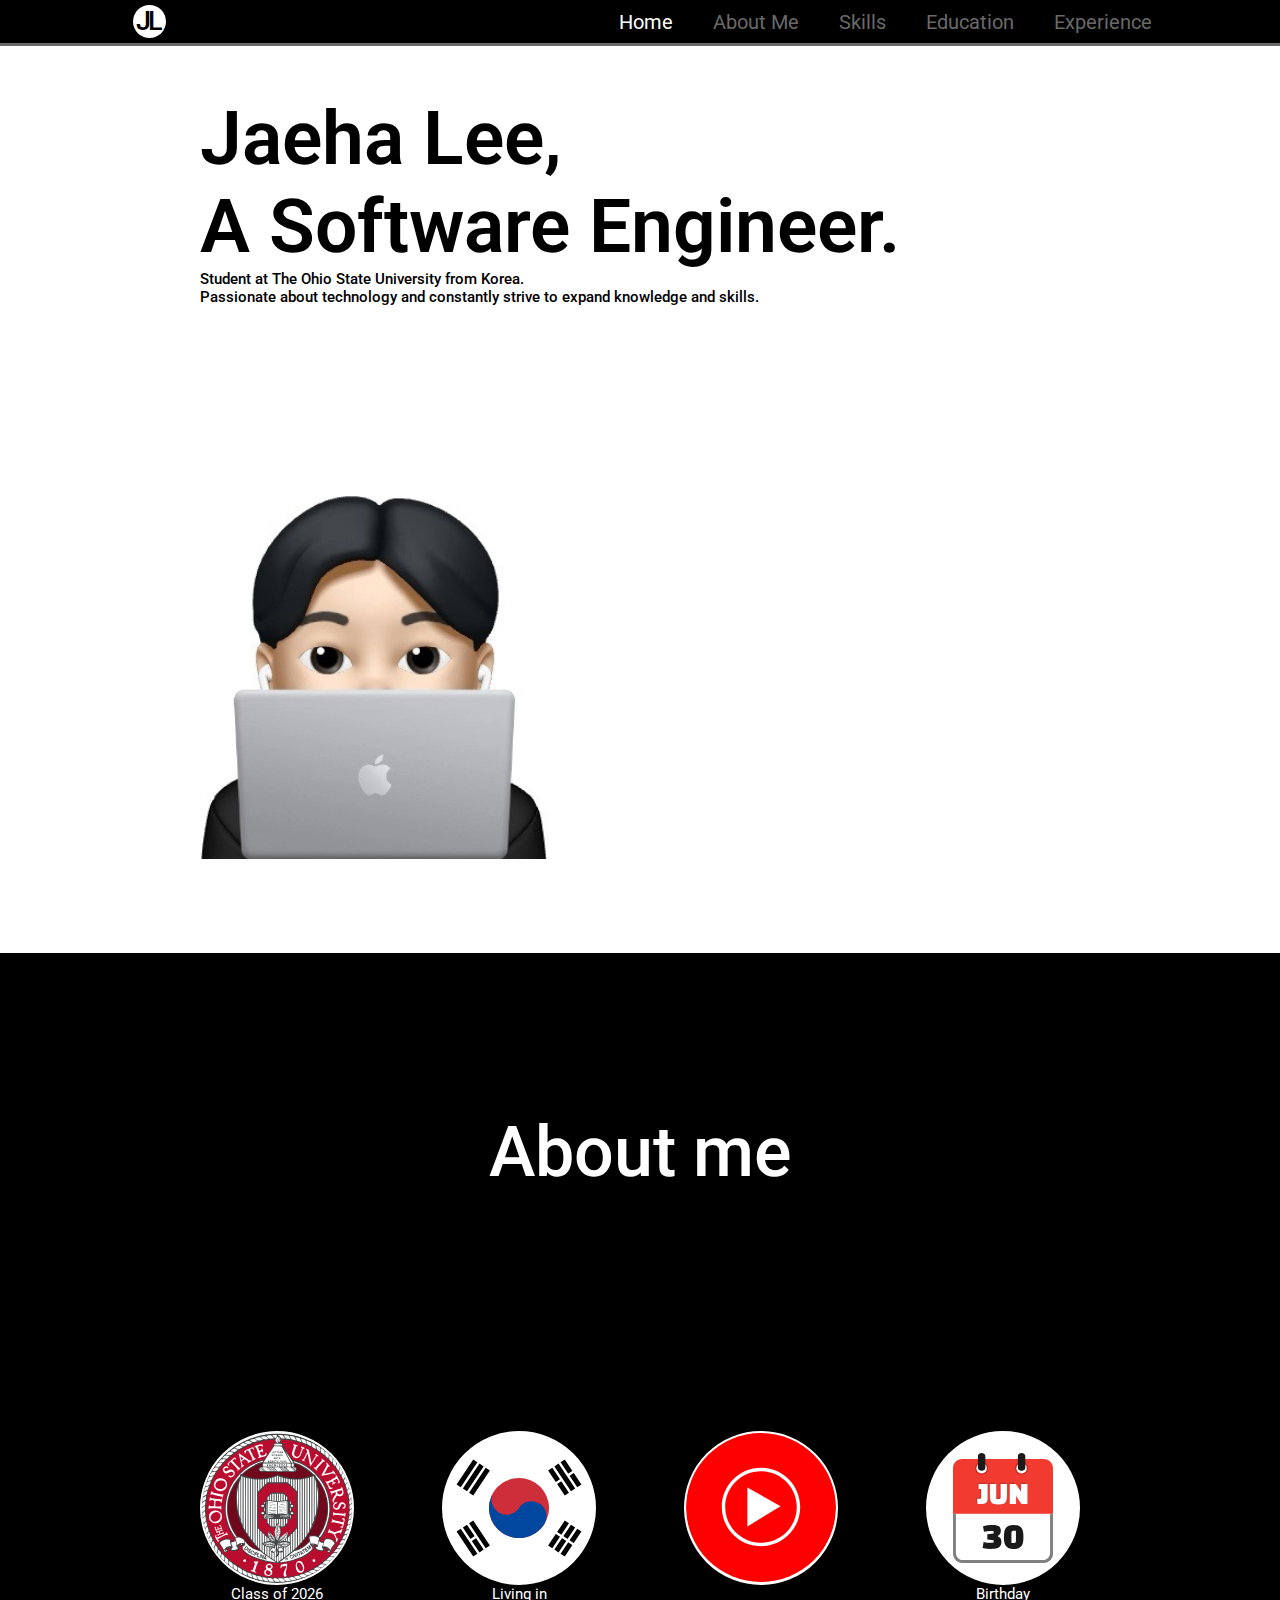
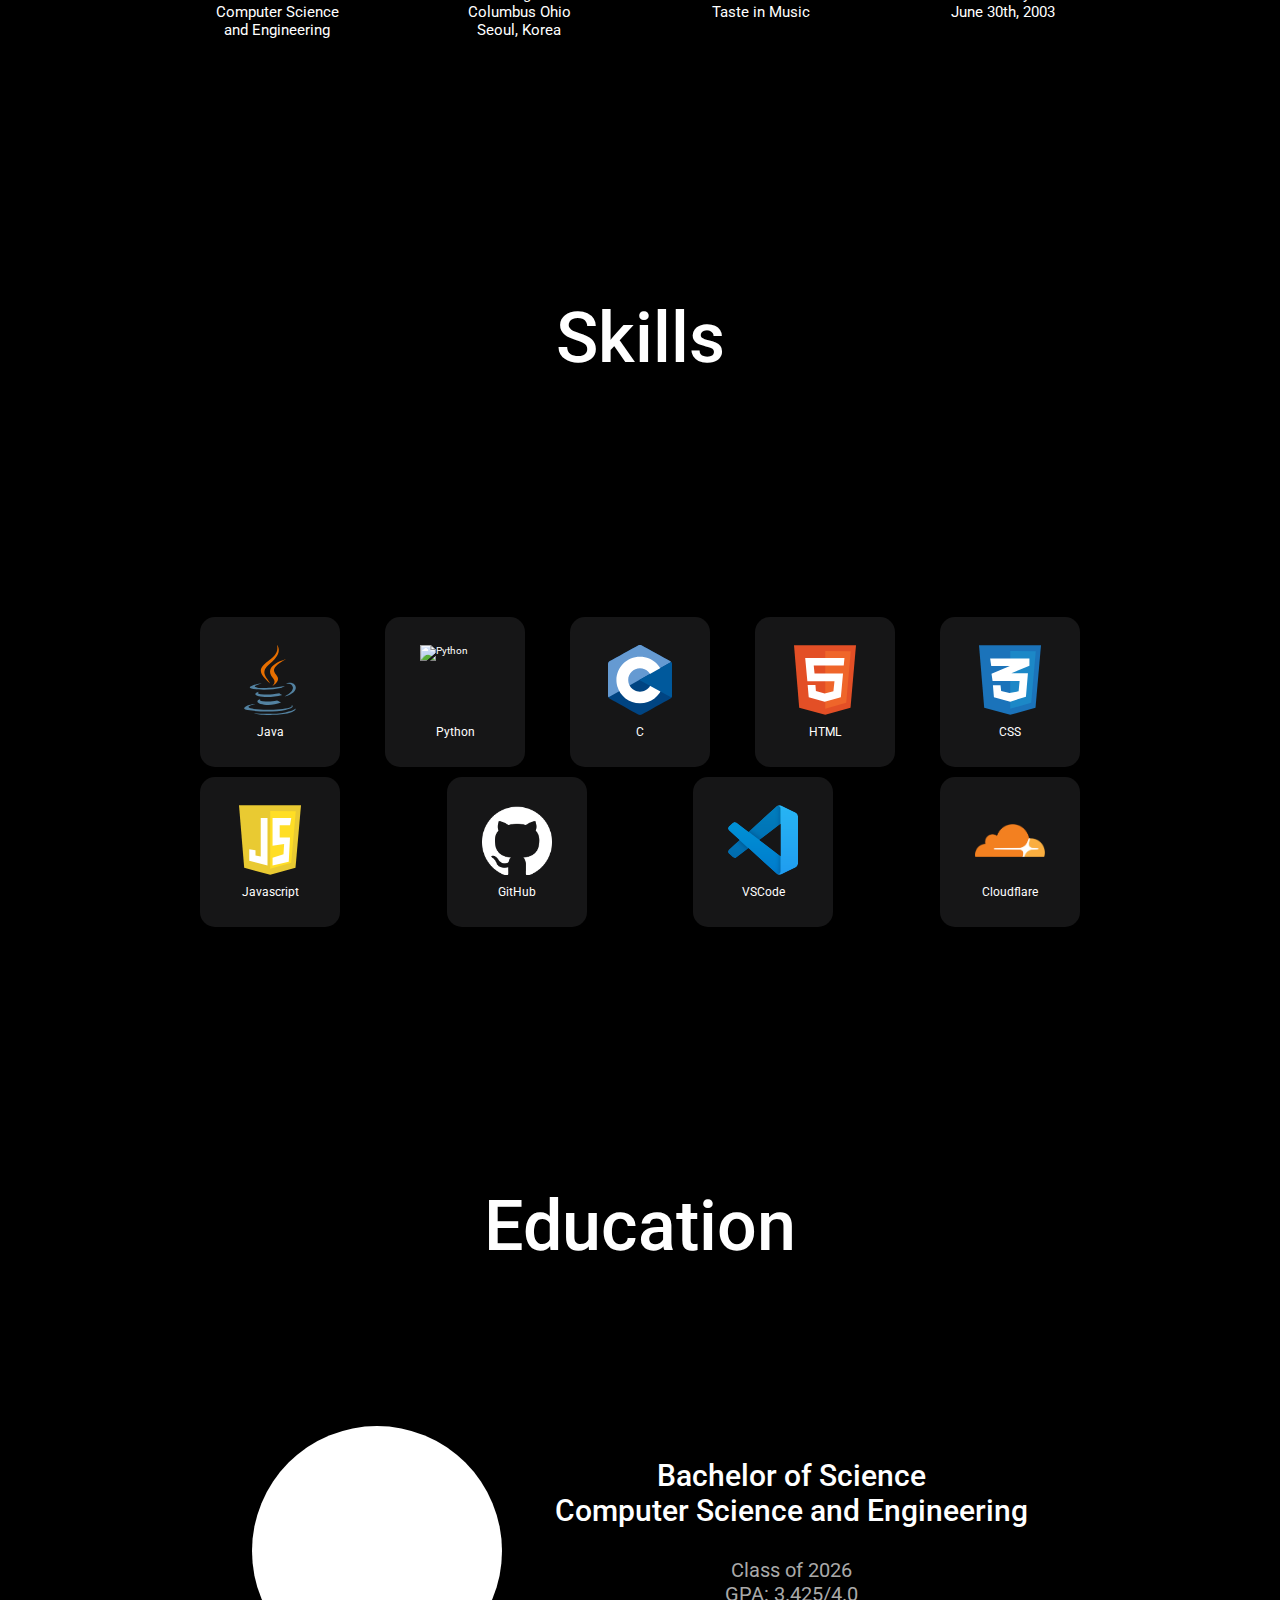
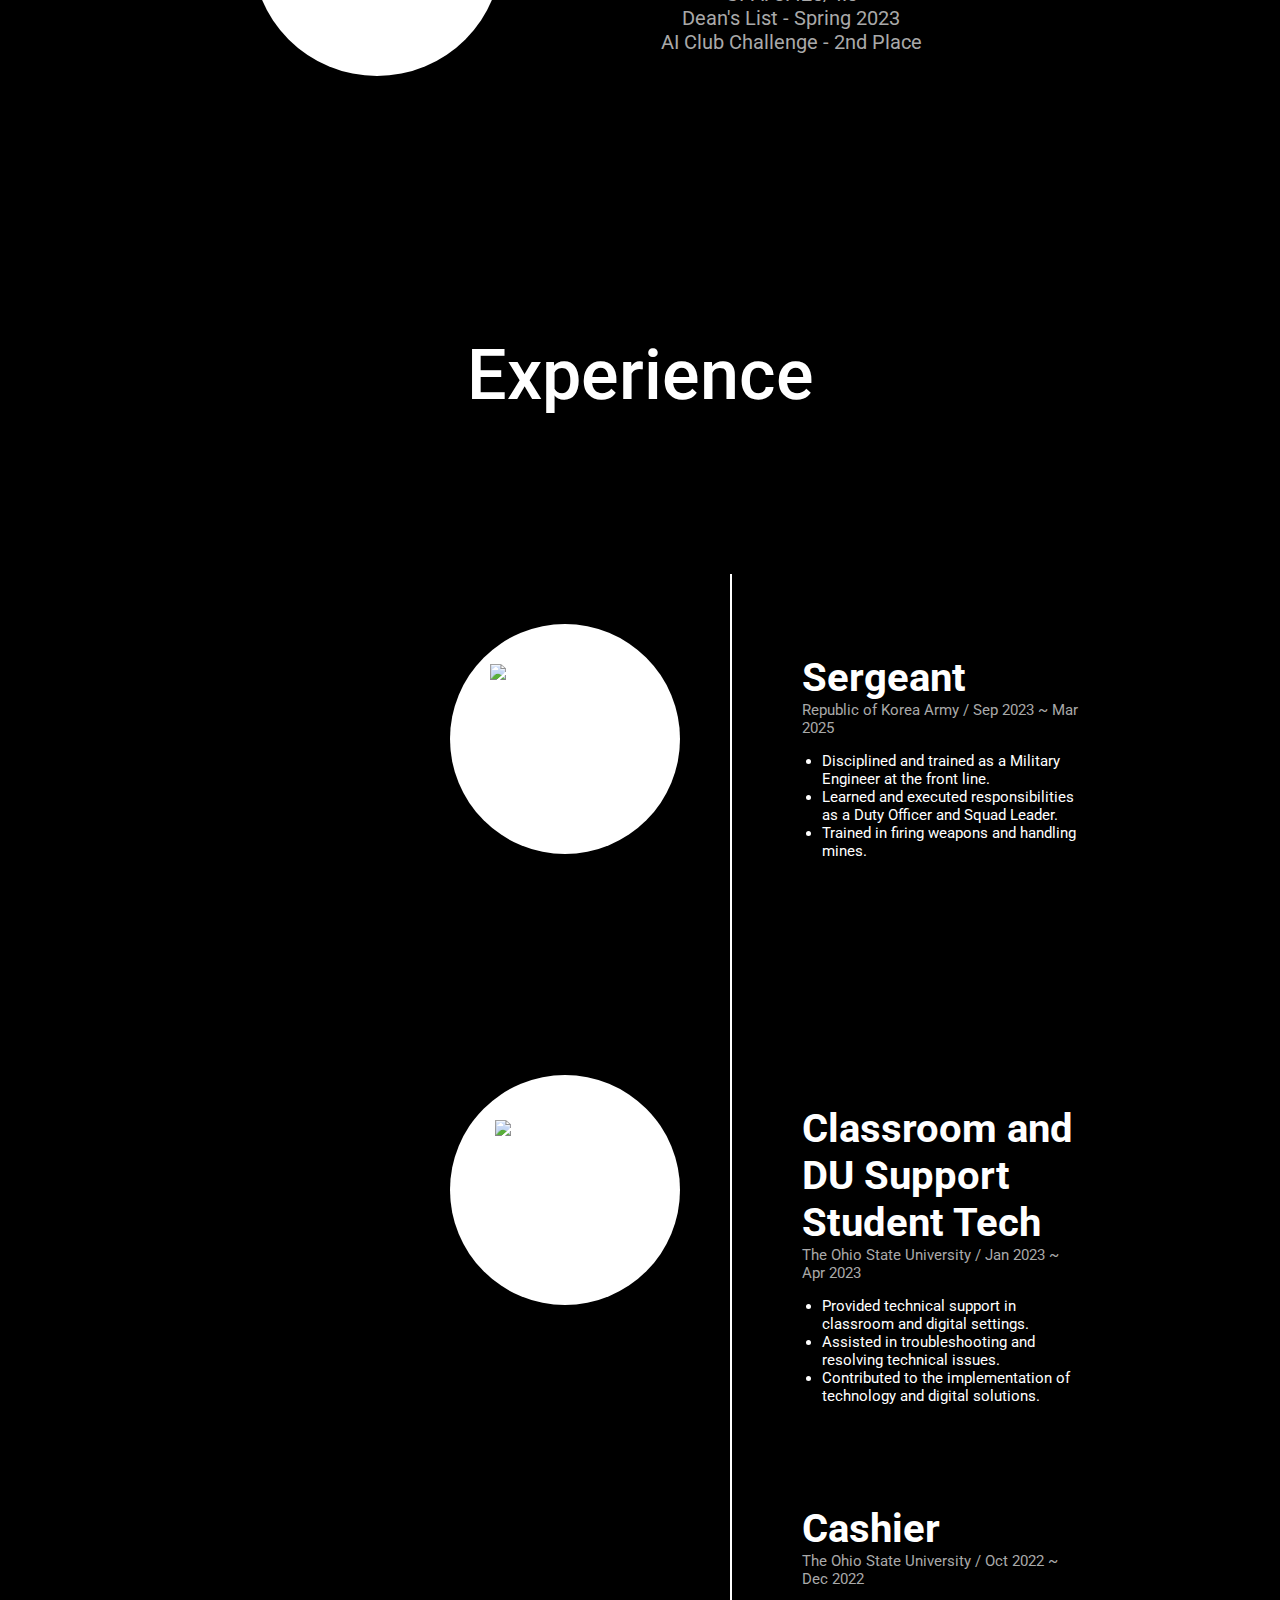
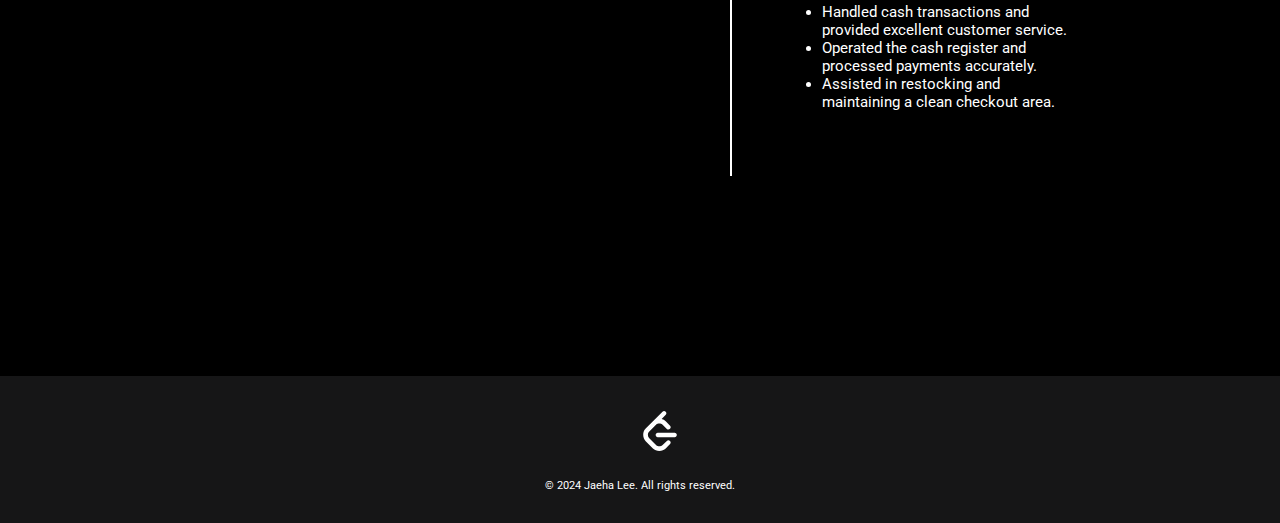
==== commit 97eaac4e: "Finished" ====
--- a/index.html
+++ b/index.html
@@ -170,16 +170,16 @@
             <img src="The_Ohio_State_University_Logo.jpg" alt="OSU">
           </div>
           <div class="explanation">
-            <span class="degree">
+            <p class="degree">
               Bachelor of Science<br>
-              Computer Science and Engineering<br>
-            </span>
-            <span class="additional_explanation">
-              <br>Class of 2026<br>
-              GPA: 3.425/4.0<br><br>
+              Computer Science and Engineering
+            </p>
+            <p class="additional_explanation">
+              Class of 2026<br>
+              GPA: 3.425/4.0<br>
               Dean's List - Spring 2023<br>
               AI Club Challenge - 2nd Place
-            </span>
+            </p>
           </div>
         </div>
       </div>
@@ -194,47 +194,45 @@
       </div>
 
       <div class="contents">
-
         <div class="job">
           <div class="container">
             <img src="mark01.png" class="army" alt="OSU">
           </div>
+          <div class="description army">
+            <h3 class="title">Sergeant</h3>
+            <span class="workplace">Republic of Korea Army / Sep 2023 ~ Mar 2025</span>
+            <ul>
+              <li>Disciplined and trained as a Military Engineer at the front line.</li>
+              <li>Learned and executed responsibilities as a Duty Officer and Squad Leader.</li>
+              <li>Trained in firing weapons and handling mines.</li>
+            </ul>
+          </div>
+        </div>
+
+        <div class="job">
+          <div class="container">
+            <img src="ohio_state_buckeyes_logo_secondary_19752595.png" class="osu" alt="OSU">
+          </div>
           <div class="description">
-            <h3 class="title">Sergeant</h3>
-            <span class="workplace">Republic of Korea Army<br></span>
-            <span class="period">Sep 2023 ~ Mar 2025</span>
-            <p>
-              Disciplined and trained as a Military Engineer at the front line.<br>
-              Learned and executed responsibilities as a Duty Officer and Squad Leader.<br>
-              Trained in firing weapons and handling mines.
-            </p>
-          </div>
-        </div>
-
-        <div class="job">
-          <div class="container">
-            <img src="ohio_state_buckeyes_logo_secondary_19752595.png" alt="OSU">
-          </div>
-          <div class="description">
-            
-            <h3 class="title">Classroom and DU Support Student Tech</h3>
-            <span class="workplace">The Ohio State University<br></span>
-            <span class="period">Jan 2023 ~ Apr 2023</span>
-            <p>
-              Provided technical support in classroom and digital settings.<br>
-              Assisted in troubleshooting and resolving technical issues.<br>
-              Contributed to the implementation of technology and digital solutions.
-            </p>
-
-            <h3 class="title">Cashier</h3>
-            <span class="workplace">The Ohio State University<br></span>
-            <span class="period">Oct 2022 ~ Dec 2022</span>
-            <p>
-              Handled cash transactions and provided excellent customer service.<br>
-              Operated the cash register and processed payments accurately.<br>
-              Assisted in restocking and maintaining a clean checkout area.
-            </p>
-
+            <div>
+              <h3 class="title">Classroom and DU Support Student Tech</h3>
+              <span class="workplace">The Ohio State University / Jan 2023 ~ Apr 2023<br></span>
+              <ul>
+                <li>Provided technical support in classroom and digital settings.</li>
+                <li>Assisted in troubleshooting and resolving technical issues.</li>
+                <li>Contributed to the implementation of technology and digital solutions.</li>
+              </ul>
+            </div>
+
+            <div>
+              <h3 class="title">Cashier</h3>
+              <span class="workplace">The Ohio State University / Oct 2022 ~ Dec 2022</span>
+              <ul>
+                <li>Handled cash transactions and provided excellent customer service.</li>
+                <li>Operated the cash register and processed payments accurately.</li>
+                <li>Assisted in restocking and maintaining a clean checkout area.</li>
+              </ul>
+            </div>
           </div>
         </div>
 
@@ -246,8 +244,17 @@
   </main>
 
   <footer>
-    <i class="fa-solid fa-user"></i>
+    <div>
+      <a href="https://www.linkedin.com/in/jaehalee7939/" target="_blank"><i class="fa-brands fa-linkedin"></i></a>
+      <a href="https://www.instagram.com/jaeha_7939/" target="_blank"><i class="fa-brands fa-instagram"></i></a>
+      <a href="https://github.com/dlwogk7939" target="_blank"><i class="fa-brands fa-github"></i></a>
+      <a href="https://leetcode.com/u/dlwogk7939/" target="_blank"><img src="leetcode-svgrepo-com.svg"></img></a>
+      <a href="https://docs.google.com/document/d/1bw7EaW2boEXv89vO4m7vZ2c8mVB5kPMQxHvLJe80NpQ/edit" target="_blank"><i
+          class="fa-regular fa-file"></i></a>
+      <a href="mailto:dlwogk121@gmail.com"><i class="fa-regular fa-envelope"></i></a>
+    </div>
     <p>&copy; 2024 Jaeha Lee. All rights reserved.</p>
+
   </footer>
 
 </body>
--- a/style.css
+++ b/style.css
@@ -2,12 +2,15 @@
 html {
   font-family: "Roboto", Helvetica, Arial, sans-serif;
   background-color: rgb(0, 0, 0);
-  color: rgb(255, 255, 255);
+  color: white;
   font-size: 10px;
+  box-sizing: border-box;
 }
 
 body {
   margin: 0;
+  min-width: 1280px;
+  min-height: 720px;
 }
 
 img {
@@ -23,28 +26,29 @@
   border-bottom: 0.3rem solid dimgray;
 
   nav {
-    /* max-width: 150rem; */
     margin: 0 auto;
+    width: 80%;
+    display: flex;
+    justify-content: space-between;
   }
 
   nav ul {
     margin: 0;
-    margin-right: 20rem;
     float: right;
     list-style: none;
     overflow: hidden;
-  }
-
-  nav ul li {
-    display: inline-block;
+    display: flex;
+    flex-flow: row nowrap;
+    align-items: center;
   }
 
   nav ul li a {
     padding: 1rem 2rem;
-    display: inline-block;
     color: dimgray;
     text-decoration: none;
     font-size: 2rem;
+    text-align: center;
+    white-space: nowrap;
   }
 
   nav ul li:nth-child(1) a {
@@ -65,7 +69,6 @@
     border-radius: 50%;
     padding: 0;
     margin: 0.5rem;
-    margin-left: 20rem;
     width: 3.3rem;
     height: 3.3rem;
     background: white;
@@ -93,10 +96,11 @@
 main {
   padding: 0;
   margin: 0;
+  left: 0;
+  right: 0;
 
   .intro {
     height: 95.3rem;
-    margin: 0;
     color: black;
     background-color: white;
     display: flex;
@@ -122,8 +126,8 @@
     }
 
     img {
-      /* float: right; */
       width: 35rem;
+      padding-left: 20rem;
       margin-right: 21.5rem;
     }
   }
@@ -221,7 +225,7 @@
         width: 10rem;
         height: 12rem;
         padding: 1.5rem 2rem;
-        border-radius: 1.2rem;
+        border-radius: 1.5rem;
         display: flex;
         flex-direction: column;
         justify-content: center;
@@ -300,12 +304,13 @@
         .explanation {
           text-align: center;
 
-          span.degree {
+          p.degree {
             font-size: 3rem;
             font-weight: 500;
           }
 
-          span.additional_explanation {
+          p.additional_explanation {
+            color: darkgrey;
             font-size: 2rem;
           }
         }
@@ -339,21 +344,22 @@
       padding: 0;
       margin-left: 20rem;
       margin-right: 20rem;
+      margin-bottom: 10rem;
 
       .job {
         justify-content: flex-start;
         display: flex;
         flex-flow: row nowrap;
-        margin: 5rem;
-        margin-left: 20rem;        
+        margin: 0;
+        margin-left: 25rem;
 
         .container {
-          /* margin-top: 3rem; */
-          margin-right: 1rem;
+          margin-top: 5rem;
+          margin-right: 5rem;
           background-color: white;
           border-radius: 50%;
-          width: 25rem;
-          height: 25rem;
+          width: 23rem;
+          height: 23rem;
           display: flex;
           justify-content: center;
           align-items: center;
@@ -362,50 +368,83 @@
           flex-shrink: 0;
 
           /* margin-left: 15rem; */
-          img {
-            width: 10rem;
-            height: 10rem;
-          }
-
-        }
+          .army {
+            width: 15rem;
+            height: 15rem;
+          }
+
+          .osu {
+            width: 14rem;
+            height: 14rem;
+          }
+
+        }
+
 
         .description {
-          padding-left: 3rem;
-          border-left: solid 0.2rem grey;
+          padding-left: 7rem;
+          border-left: solid 0.2rem white;
           align-items: center;
+          padding-top: 8rem;
+          margin: 0;
+          padding-bottom: 15rem;
+
+          div:nth-child(1) {
+            margin-bottom: 10rem;
+          }
+
           h3 {
             margin-top: 0rem;
-            margin-bottom: 1rem;
-            font-size: 5rem;
-          }
+            margin-bottom: 0rem;
+            font-size: 4rem;
+          }
+
           .workplace {
-            font-size: 2rem;
-          }
-
-          .period {
-            font-size: 1.7rem;            
-          }
-
-          p {
-            font-size: 1.3rem;
-          }
-
+            color: darkgray;
+            font-size: 1.5rem;
+          }
+
+          ul {
+            font-size: 1.5rem;
+            padding-left: 2rem;
+          }
+
+        }
+
+        &:last-child .description {
+          padding-bottom: 5rem;
         }
       }
 
     }
   }
 }
-
-
-
-
-
 
 /* Footer styling */
 footer {
   text-align: center;
   padding: 2rem;
-  background: #333;
-  color: #ffffff;
+  background: rgb(22, 22, 23);
+  color: white;
+
+  div {
+    display: flex;
+    justify-content: center;
+    align-items: center;
+
+    i {
+      font-size: 4rem;
+      padding: 2rem;
+      color: white;
+    }
+
+    img {
+      height: 4rem;
+      padding: 1.5rem;
+    }
+  }
+
+  p {
+    font-size: 1.1rem;
+  }
 }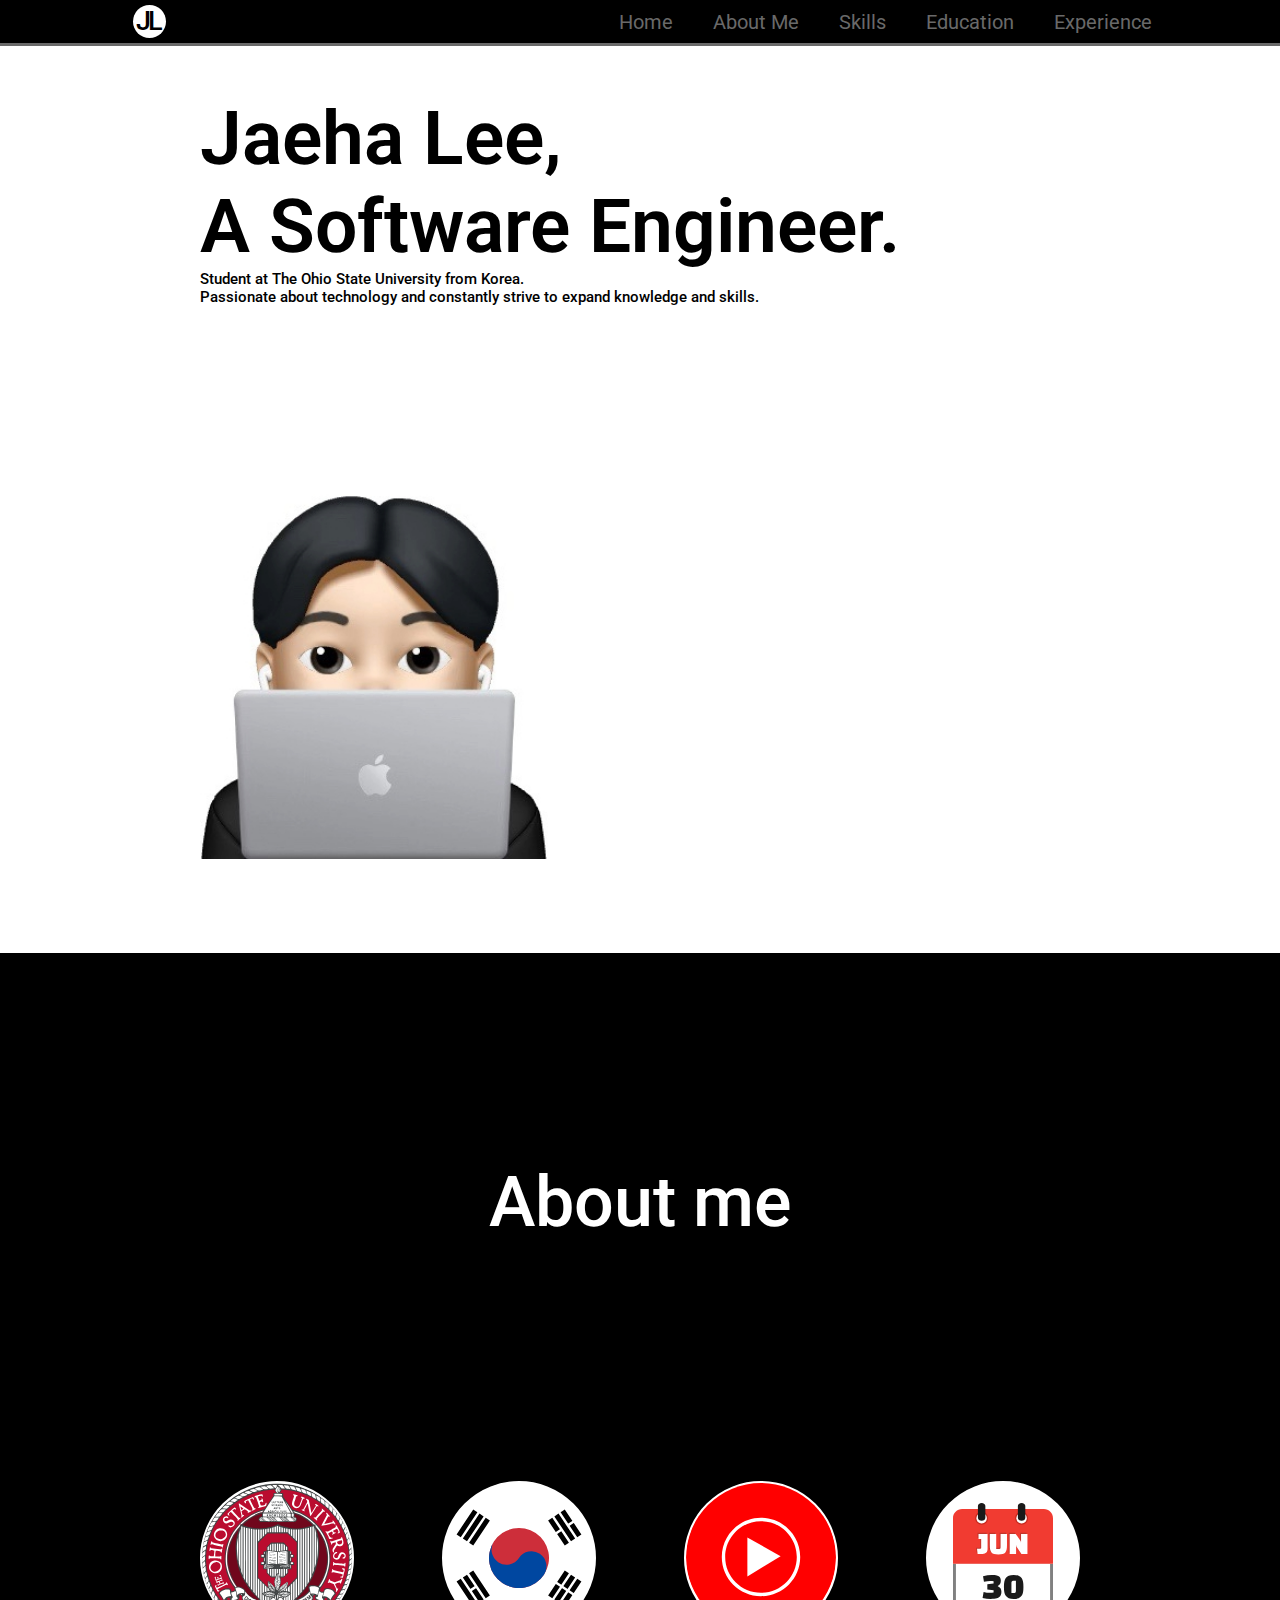
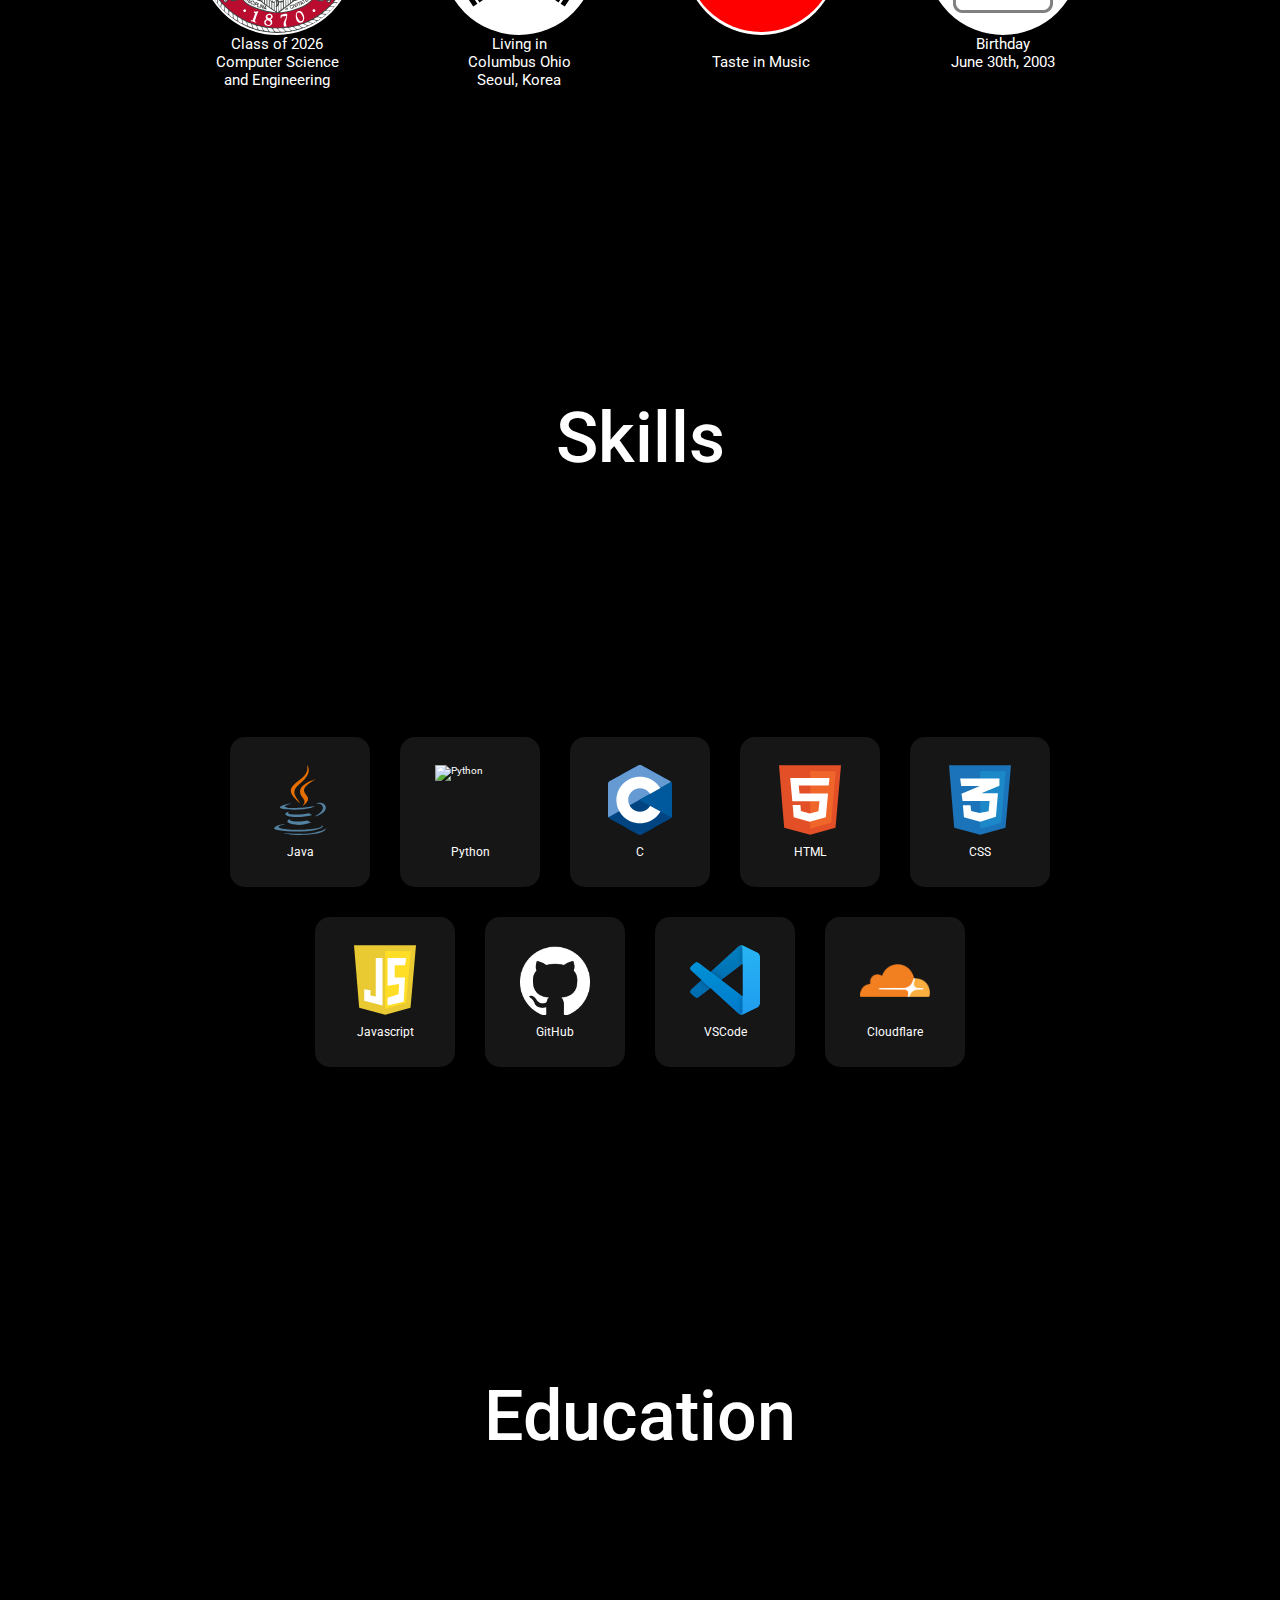
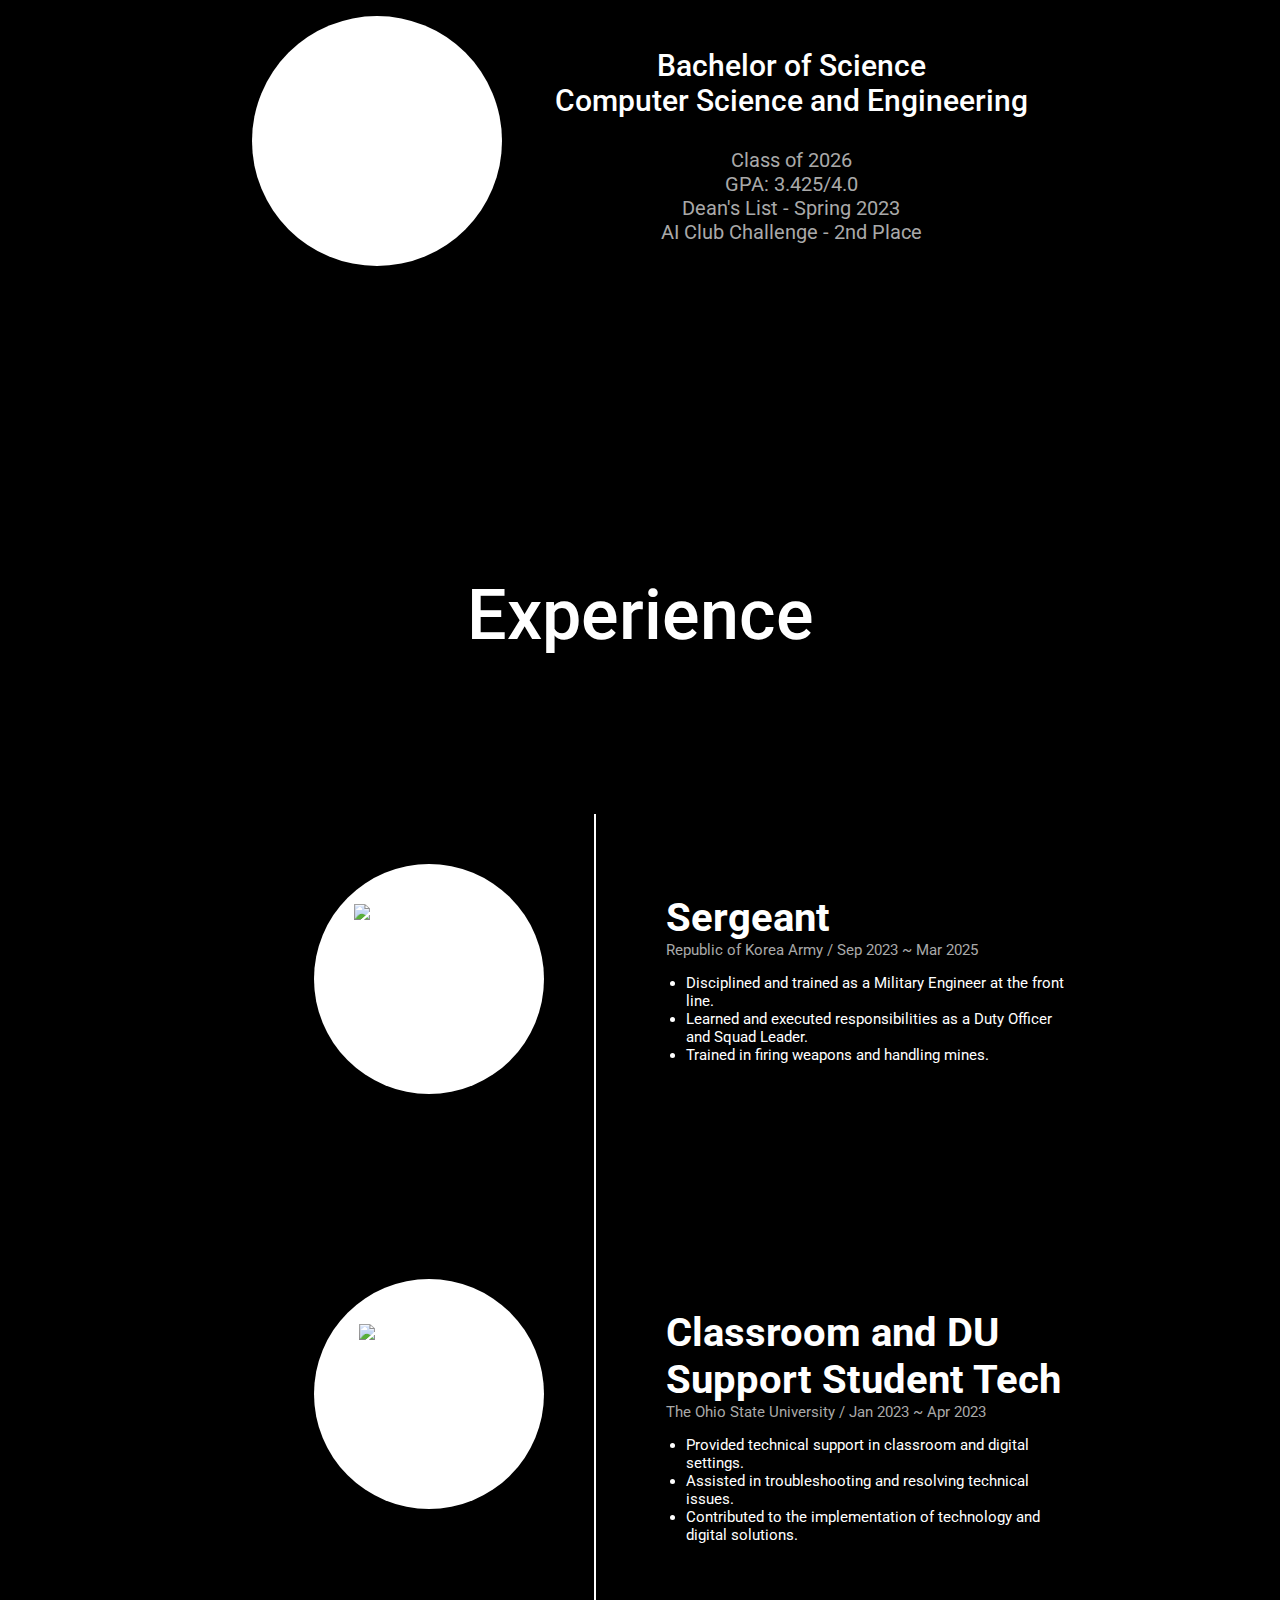
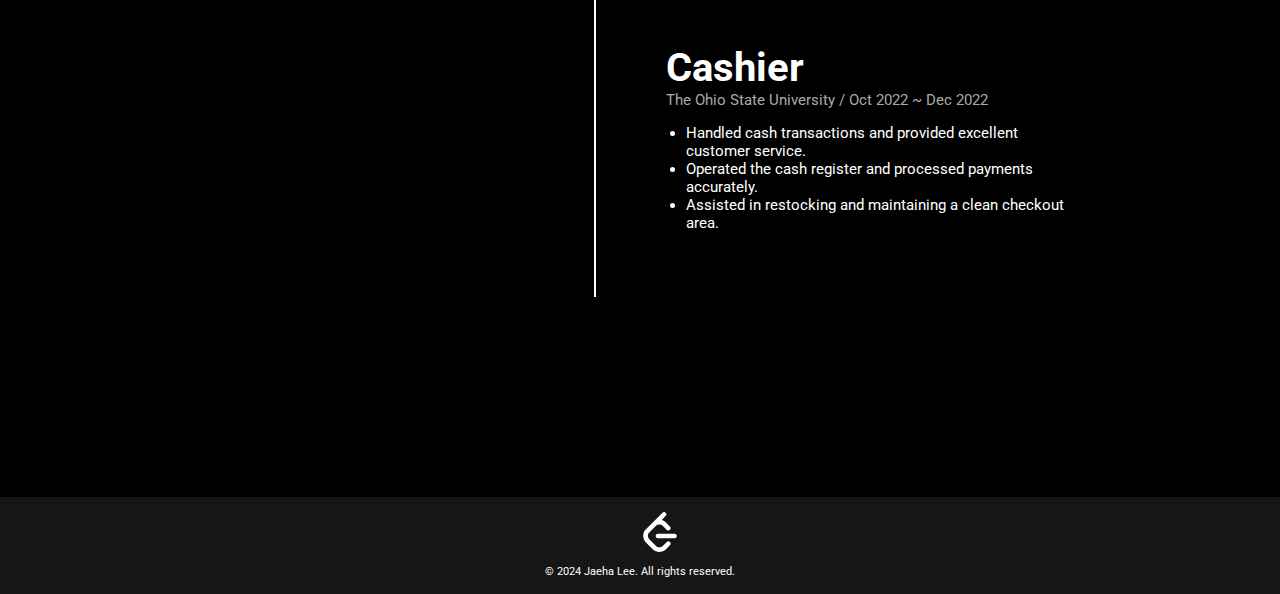
==== commit 7b348eb5: "Almost finished..." ====
--- a/index.html
+++ b/index.html
@@ -31,19 +31,19 @@
 <body>
   <header>
     <nav>
-      <div class="circle" style="cursor: pointer;" onclick="window.location='index.html';"><a class="logo">JL</a></div>
+      <div class="circle" onclick="scrollToSection('intro')"><a class="logo">JL</a></div>
       <ul>
-        <li><a class="asdf" href="index.html">Home</a></li>
-        <li><a href="education.html">About Me</a></li>
-        <li><a href="experience.html">Skills</a></li>
-        <li><a href="project.html">Education</a></li>
-        <li><a href="project.html">Experience</a></li>
+        <li><a href="#intro" onclick="scrollToSection('intro')">Home</a></li>
+        <li><a href="#about_me" onclick="scrollToSection('about_me')">About Me</a></li>
+        <li><a href="#skills" onclick="scrollToSection('skills')">Skills</a></li>
+        <li><a href="#education" onclick="scrollToSection('education')">Education</a></li>
+        <li><a href="#experience" onclick="scrollToSection('experience')">Experience</a></li>
       </ul>
     </nav>
   </header>
 
   <main>
-    <section class="intro">
+    <section class="intro" id="intro">
       <div class="headline">
         <h1>
           Jaeha Lee,<br>
@@ -57,7 +57,7 @@
       <img src="assets/profile.jpg" alt="Profile picture">
     </section>
 
-    <section class="about_me">
+    <section class="about_me" id="about_me">
       <div class="heading">
         <h2>
           About me
@@ -110,7 +110,7 @@
       </div>
     </section>
 
-    <section class="skills">
+    <section class="skills" id="skills">
       <div class="heading">
         <h2>
           Skills
@@ -157,7 +157,7 @@
       </div>
     </section>
 
-    <section class="education">
+    <section class="education" id="education">
       <div class="heading">
         <h2>
           Education
@@ -185,7 +185,7 @@
       </div>
     </section>
 
-    <section class="experience">
+    <section class="experience" id="experience">
 
       <div class="heading">
         <h2>
@@ -254,9 +254,42 @@
       <a href="mailto:dlwogk121@gmail.com"><i class="fa-regular fa-envelope"></i></a>
     </div>
     <p>&copy; 2024 Jaeha Lee. All rights reserved.</p>
-
   </footer>
 
+  <script>
+    function scrollToSection(sectionId) {
+      const section = document.getElementById(sectionId);
+      if (section) {
+        section.scrollIntoView({ behavior: 'smooth' });
+      }
+    }
+
+    document.addEventListener('scroll', function () {
+      const sections = document.querySelectorAll('section');
+      const navLinks = document.querySelectorAll('nav ul li a');
+
+      let currentSectionId = '';
+
+      sections.forEach(section => {
+        const sectionTop = section.offsetTop;
+        const sectionHeight = section.clientHeight;
+        const sectionBottom = sectionTop + sectionHeight;
+
+        if (pageYOffset >= sectionTop - 150 && pageYOffset < sectionBottom - 150) {
+          currentSectionId = section.getAttribute('id');
+        }
+      });
+
+      navLinks.forEach(link => {
+        link.classList.remove('active');
+        if (link.getAttribute('href').includes(currentSectionId)) {
+          link.classList.add('active');
+        }
+      });
+    });
+
+  </script>
+
 </body>
 
 </html>--- a/style.css
+++ b/style.css
@@ -5,6 +5,7 @@
   color: white;
   font-size: 10px;
   box-sizing: border-box;
+  scroll-behavior: smooth;
 }
 
 body {
@@ -49,10 +50,9 @@
     font-size: 2rem;
     text-align: center;
     white-space: nowrap;
-  }
-
-  nav ul li:nth-child(1) a {
-    color: white;
+    cursor: pointer;
+
+    transition: background-color 0.3s ease, color 0.3s ease;
   }
 
   nav ul li:first-child a {
@@ -73,6 +73,7 @@
     height: 3.3rem;
     background: white;
     display: inline-block;
+    cursor: pointer;
   }
 
   .logo {
@@ -86,11 +87,14 @@
     position: relative;
   }
 
-  nav ul li a:hover {
+  .active {
     color: white;
   }
 
-}
+ 
+}
+
+
 
 /* Main content area */
 main {
@@ -135,7 +139,7 @@
   .about_me {
     margin: 0;
     background-color: black;
-    padding-top: 10rem;
+    padding-top: 15rem;
     padding-bottom: 10rem;
 
     .heading {
@@ -196,12 +200,12 @@
   .skills {
     margin: 0;
     background-color: black;
-    padding-top: 10rem;
+    padding-top: 15rem;
     padding-bottom: 10rem;
 
     .heading {
       display: block;
-      padding-bottom: 18rem;
+      padding-bottom: 20rem;
 
       h2 {
         color: white;
@@ -212,9 +216,9 @@
     }
 
     .contents {
-      gap: 1rem;
+      gap: 3rem;
       flex-wrap: wrap;
-      justify-content: space-between;
+      justify-content: center;
       display: flex;
       margin: 0;
       padding: 0;
@@ -257,7 +261,7 @@
   .education {
     margin: 0;
     background-color: black;
-    padding-top: 10rem;
+    padding-top: 15rem;
     padding-bottom: 10rem;
 
     .heading {
@@ -294,7 +298,6 @@
           margin: 0;
           flex-shrink: 0;
 
-          /* margin-left: 15rem; */
           img {
             width: 23rem;
             height: 23rem;
@@ -321,8 +324,11 @@
   .experience {
     margin: 0;
     background-color: black;
-    padding-top: 10rem;
+    padding-top: 15rem;
     padding-bottom: 10rem;
+    display: flex;
+    flex-flow: column;
+    justify-content: center;
 
     .heading {
       display: block;
@@ -351,7 +357,7 @@
         display: flex;
         flex-flow: row nowrap;
         margin: 0;
-        margin-left: 25rem;
+        margin-left: 13%;
 
         .container {
           margin-top: 5rem;
@@ -367,7 +373,6 @@
           flex-flow: column nowrap;
           flex-shrink: 0;
 
-          /* margin-left: 15rem; */
           .army {
             width: 15rem;
             height: 15rem;
@@ -423,7 +428,7 @@
 /* Footer styling */
 footer {
   text-align: center;
-  padding: 2rem;
+  padding-bottom: 0.5rem;
   background: rgb(22, 22, 23);
   color: white;
 
@@ -431,20 +436,23 @@
     display: flex;
     justify-content: center;
     align-items: center;
+    padding-bottom: 0rem;
 
     i {
       font-size: 4rem;
       padding: 2rem;
+      padding-bottom: 0.5rem;
       color: white;
     }
 
     img {
       height: 4rem;
       padding: 1.5rem;
+      padding-bottom: 0rem;
     }
   }
 
   p {
     font-size: 1.1rem;
   }
-}+}
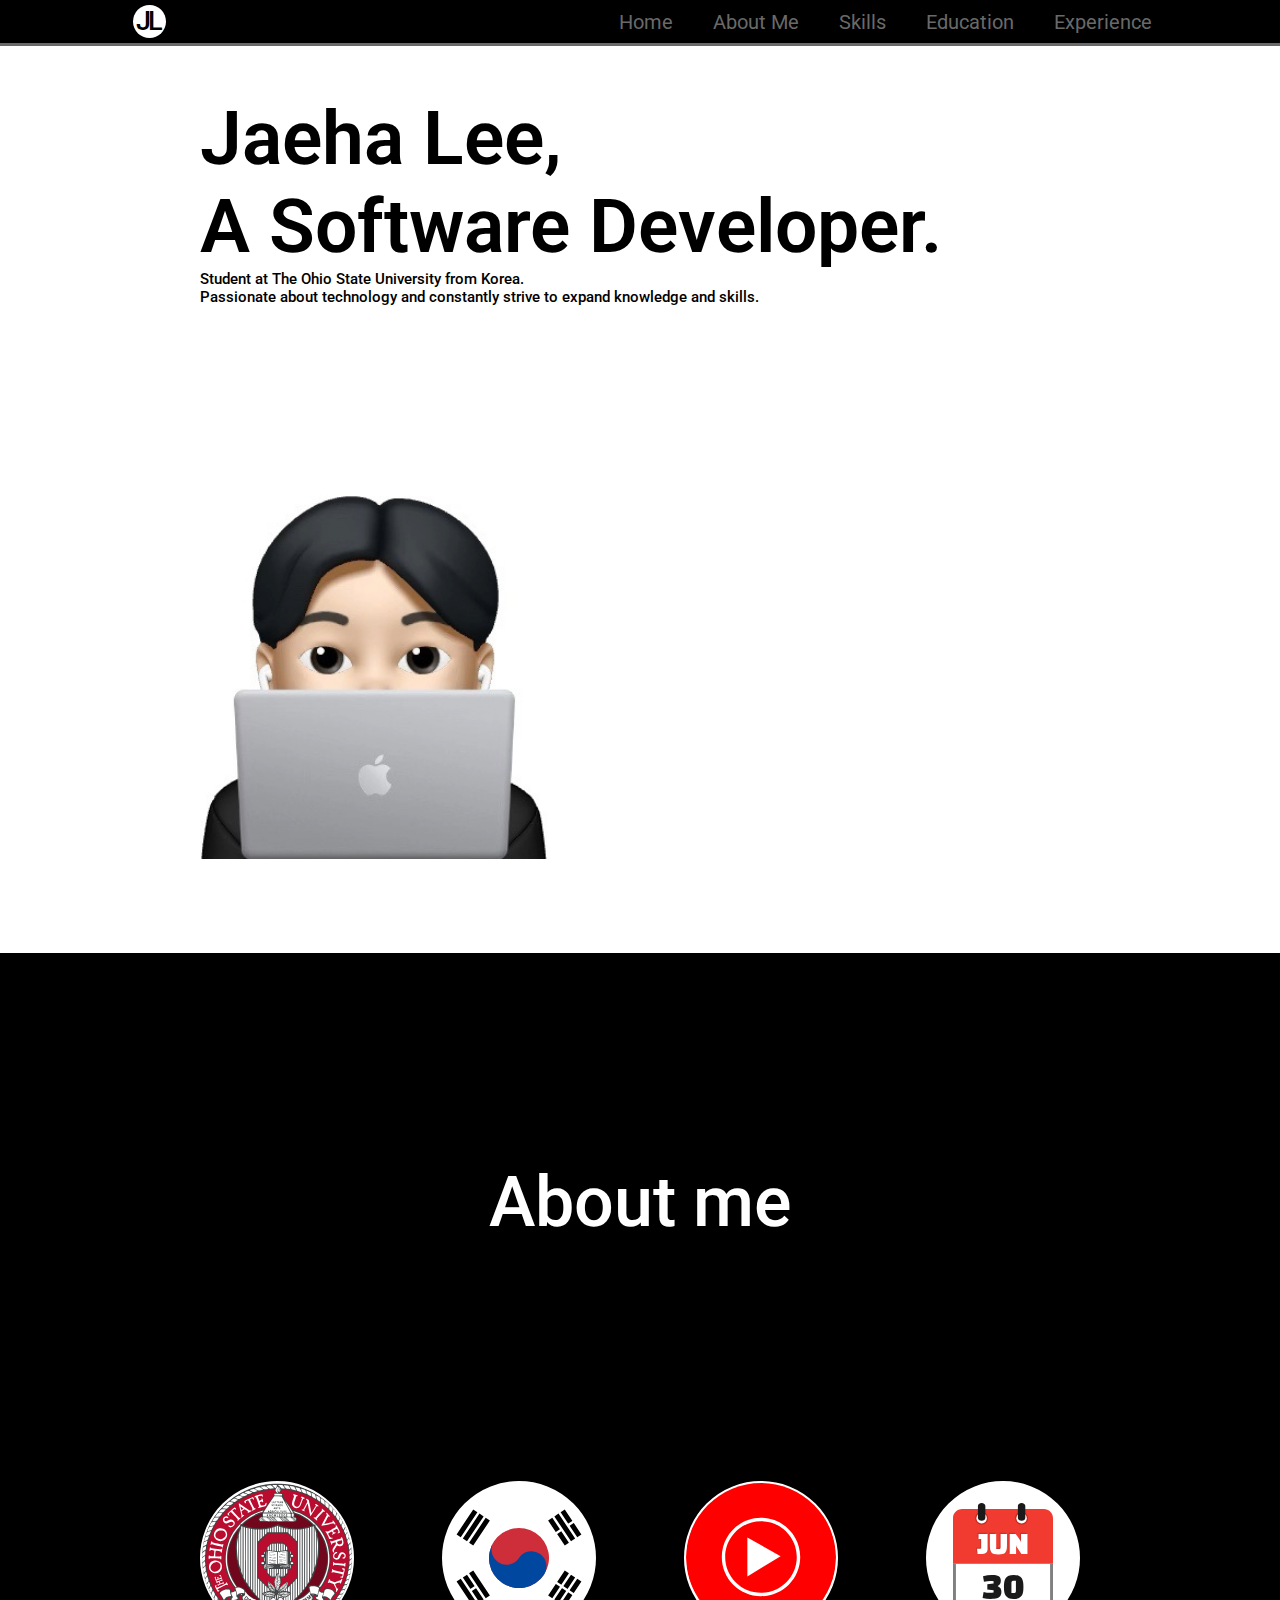
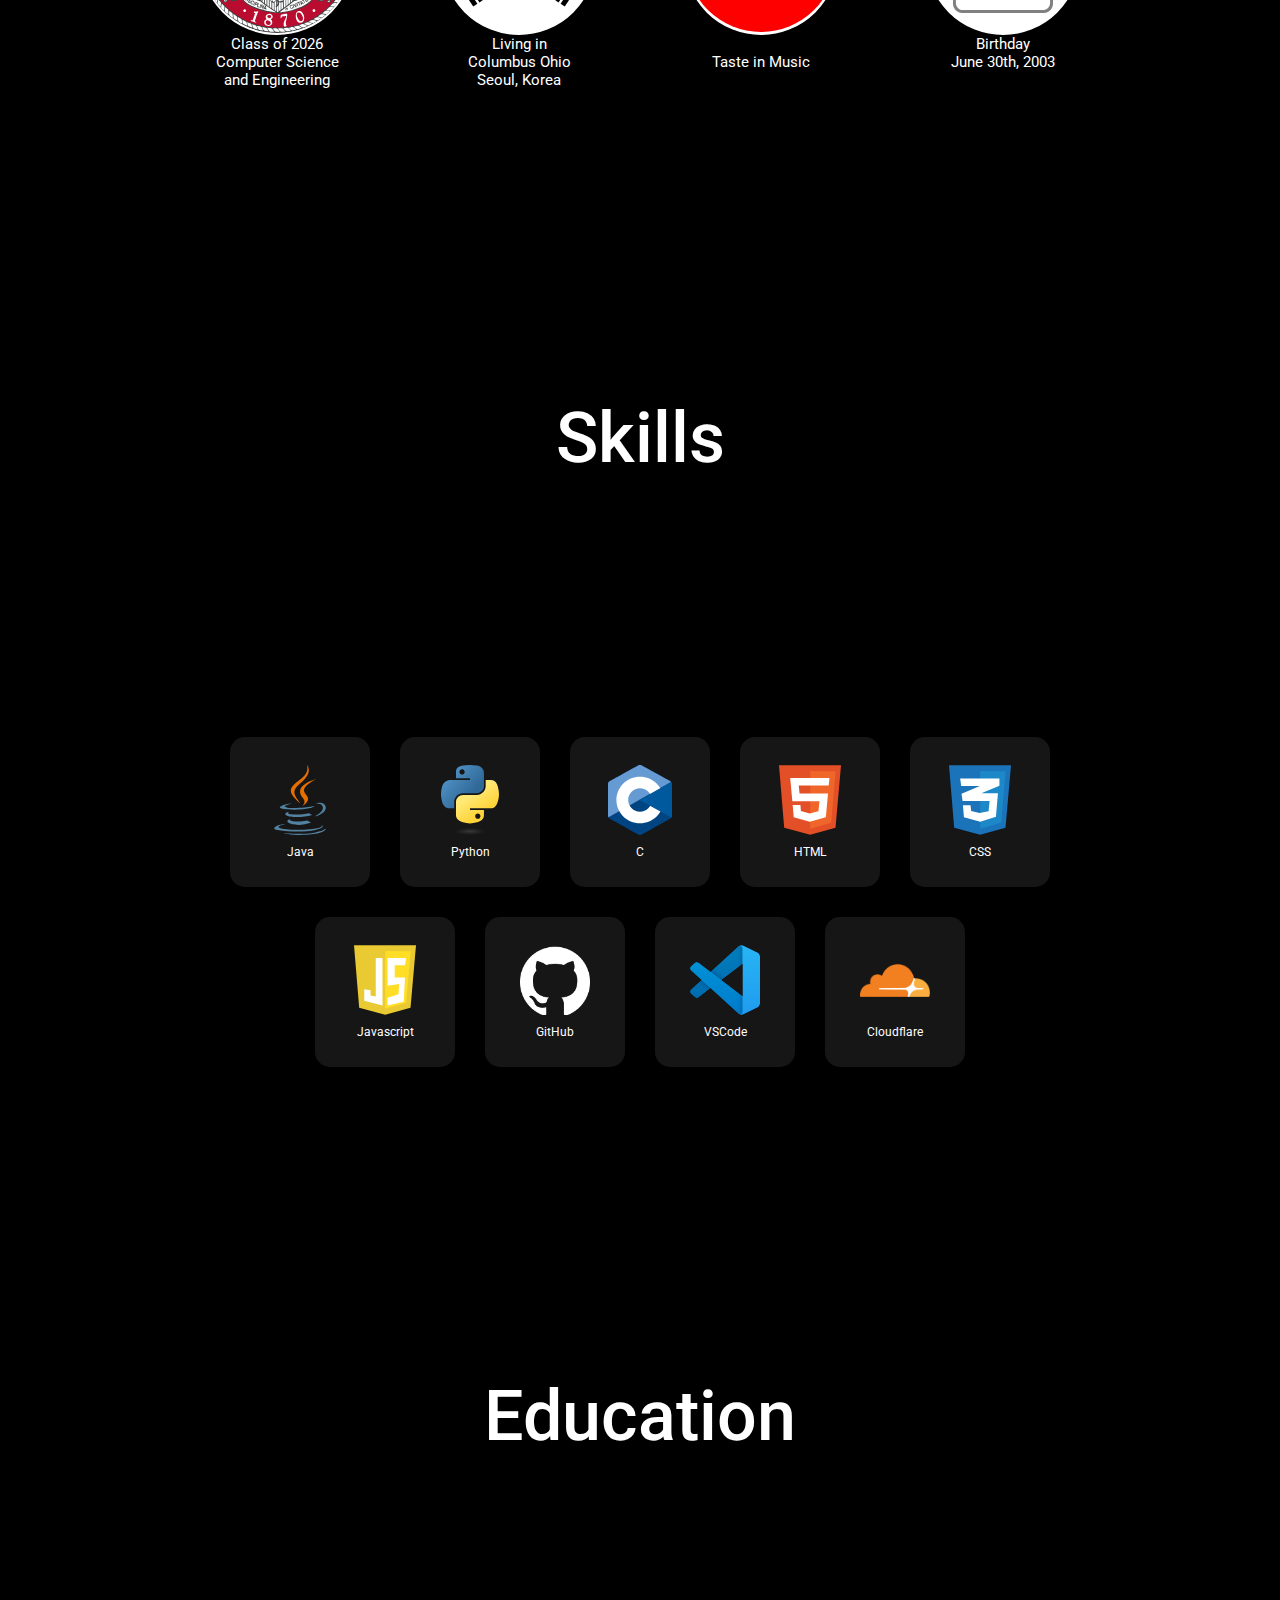
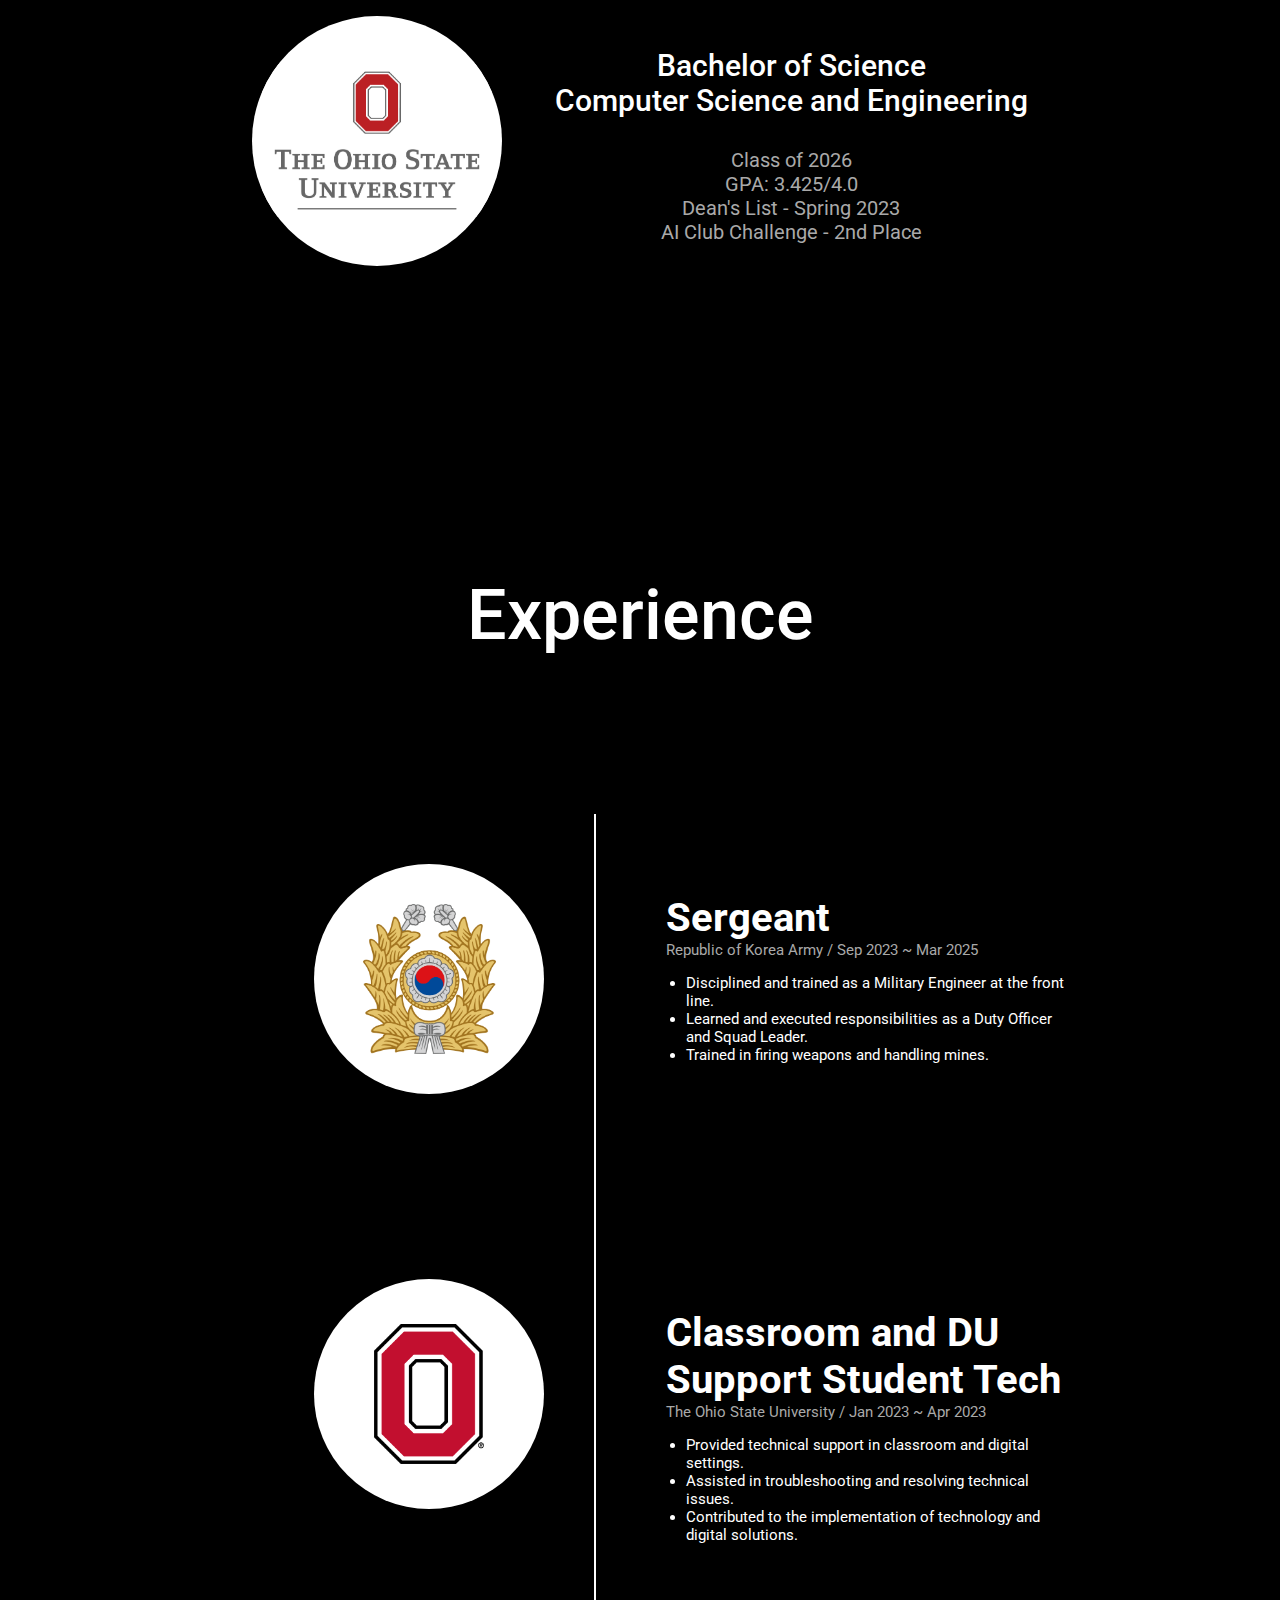
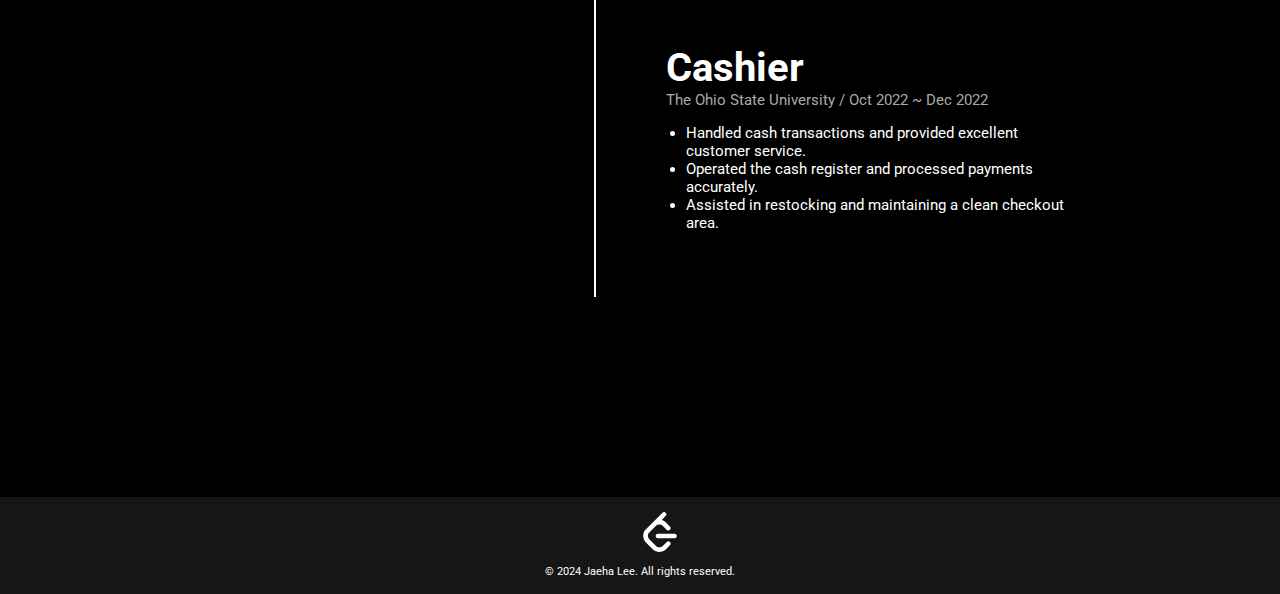
==== commit 5b75dc08: "Edited files" ====
--- a/index.html
+++ b/index.html
@@ -47,7 +47,7 @@
       <div class="headline">
         <h1>
           Jaeha Lee,<br>
-          A Software Engineer.
+          A Software Developer.
         </h1>
         <p>
           Student at The Ohio State University from Korea.<br>
@@ -88,7 +88,7 @@
 
         <div class="music">
           <div class="container">
-            <a href="https://www.youtube.com/" target="_blank">
+            <a href="https://www.youtube.com/playlist?list=PLxw98VrwjH-Z3HKonPTUV-b3GPFkxYdLW" target="_blank">
               <img src="assets/Youtube_Music_icon.svg" alt="Youtube Music icon">
             </a>
           </div>
@@ -119,27 +119,27 @@
 
       <div class="contents">
         <div>
-          <img src="assets/java-14.svg" alt="Java">
+          <img src="assets/java.svg" alt="Java">
           <span>Java</span>
         </div>
         <div>
-          <img src="assets/python-logo-only.svg" alt="Python">
+          <img src="assets/python.svg" alt="Python">
           <span>Python</span>
         </div>
         <div>
-          <img src="assets/C_logo.svg" alt="C">
+          <img src="assets/c.svg" alt="C">
           <span>C</span>
         </div>
         <div>
-          <img src="assets/html-1.svg" alt="HTML">
+          <img src="assets/html.svg" alt="HTML">
           <span>HTML</span>
         </div>
         <div>
-          <img src="assets/css-3.svg" alt="CSS">
+          <img src="assets/css.svg" alt="CSS">
           <span>CSS</span>
         </div>
         <div>
-          <img src="assets/javascript-1.svg" alt="Javascript">
+          <img src="assets/javascript.svg" alt="Javascript">
           <span>Javascript</span>
         </div>
         <div>
@@ -167,7 +167,7 @@
       <div class="contents">
         <div class="school">
           <div class="container">
-            <img src="The_Ohio_State_University_Logo.jpg" alt="OSU">
+            <img src="assets/The_Ohio_State_University_Logo.jpg" alt="OSU">
           </div>
           <div class="explanation">
             <p class="degree">
@@ -196,7 +196,7 @@
       <div class="contents">
         <div class="job">
           <div class="container">
-            <img src="mark01.png" class="army" alt="OSU">
+            <img src="assets/army.png" class="army" alt="OSU">
           </div>
           <div class="description army">
             <h3 class="title">Sergeant</h3>
@@ -211,7 +211,7 @@
 
         <div class="job">
           <div class="container">
-            <img src="ohio_state_buckeyes_logo_secondary_19752595.png" class="osu" alt="OSU">
+            <img src="assets/Ohio_State_logo.png" class="osu" alt="OSU">
           </div>
           <div class="description">
             <div>
@@ -248,7 +248,7 @@
       <a href="https://www.linkedin.com/in/jaehalee7939/" target="_blank"><i class="fa-brands fa-linkedin"></i></a>
       <a href="https://www.instagram.com/jaeha_7939/" target="_blank"><i class="fa-brands fa-instagram"></i></a>
       <a href="https://github.com/dlwogk7939" target="_blank"><i class="fa-brands fa-github"></i></a>
-      <a href="https://leetcode.com/u/dlwogk7939/" target="_blank"><img src="leetcode-svgrepo-com.svg"></img></a>
+      <a href="https://leetcode.com/u/dlwogk7939/" target="_blank"><img src="assets/leetcode-svgrepo-com.svg"></img></a>
       <a href="https://docs.google.com/document/d/1bw7EaW2boEXv89vO4m7vZ2c8mVB5kPMQxHvLJe80NpQ/edit" target="_blank"><i
           class="fa-regular fa-file"></i></a>
       <a href="mailto:dlwogk121@gmail.com"><i class="fa-regular fa-envelope"></i></a>
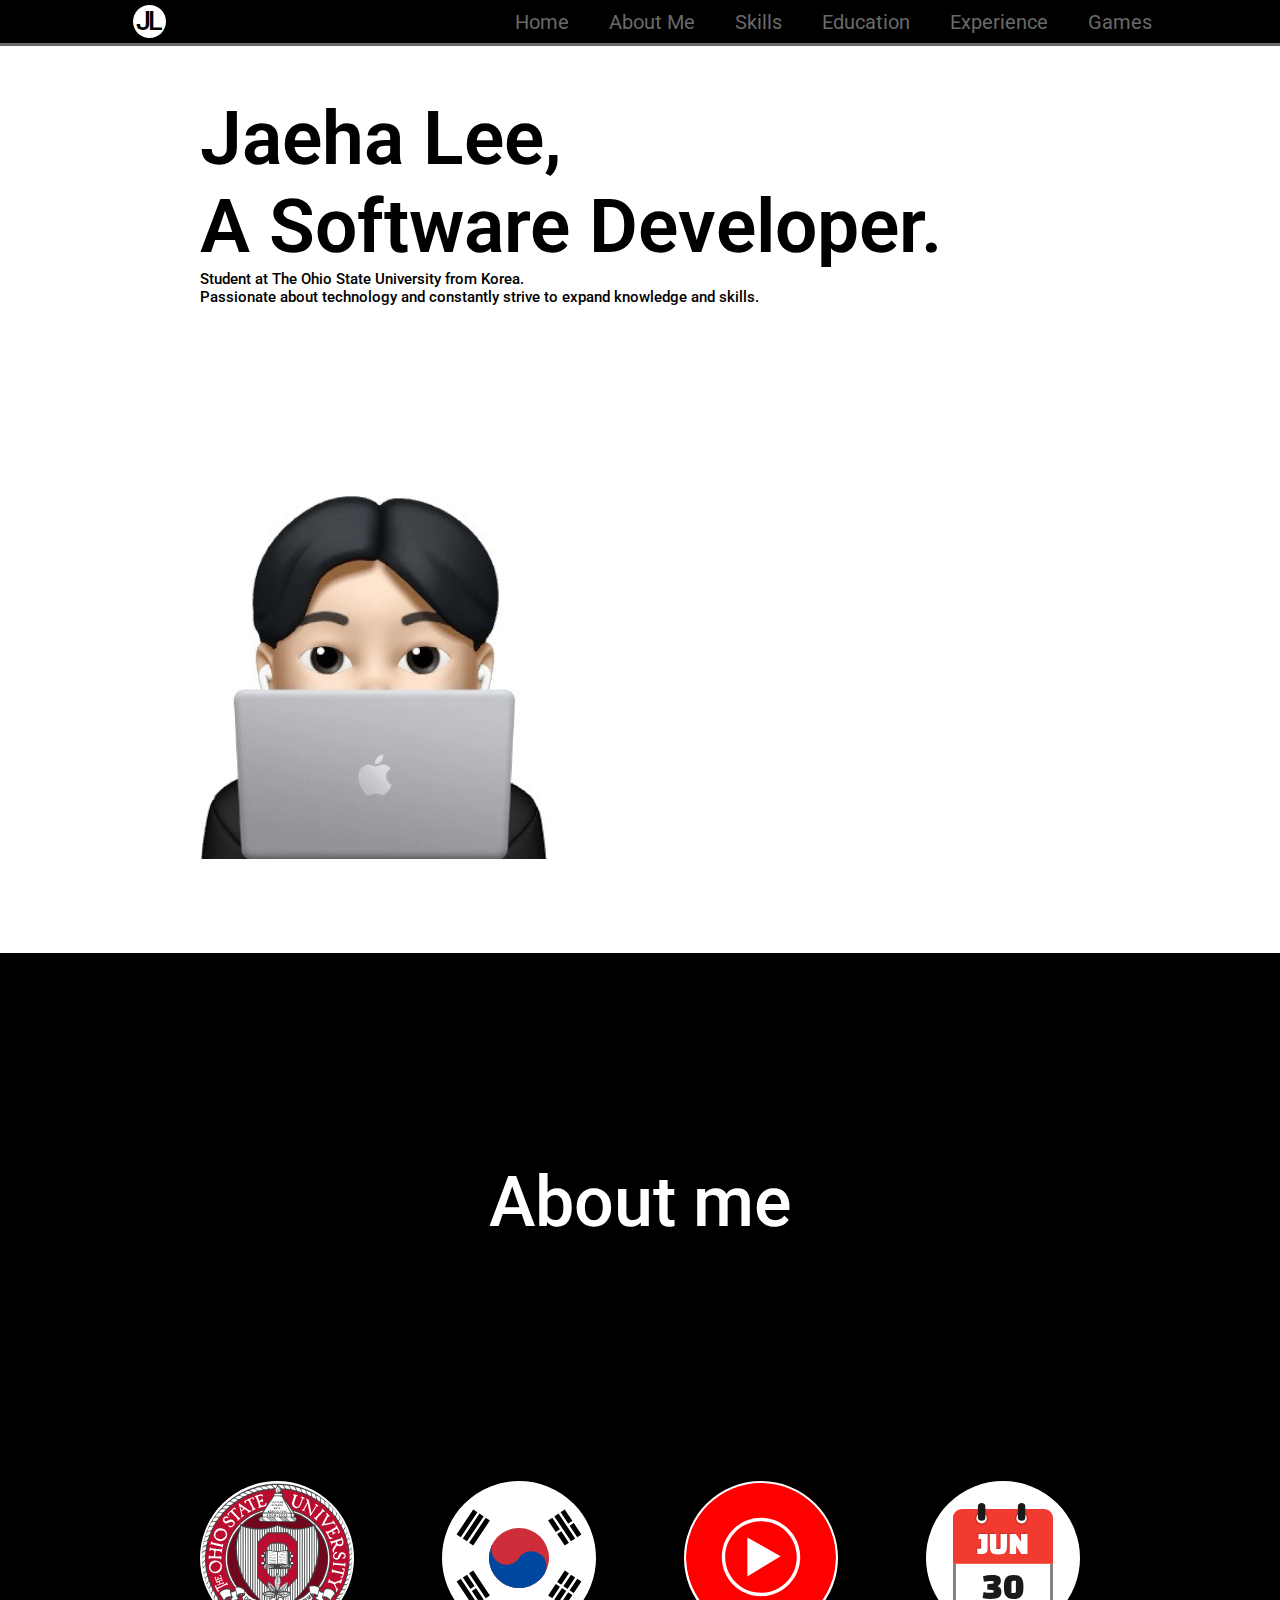
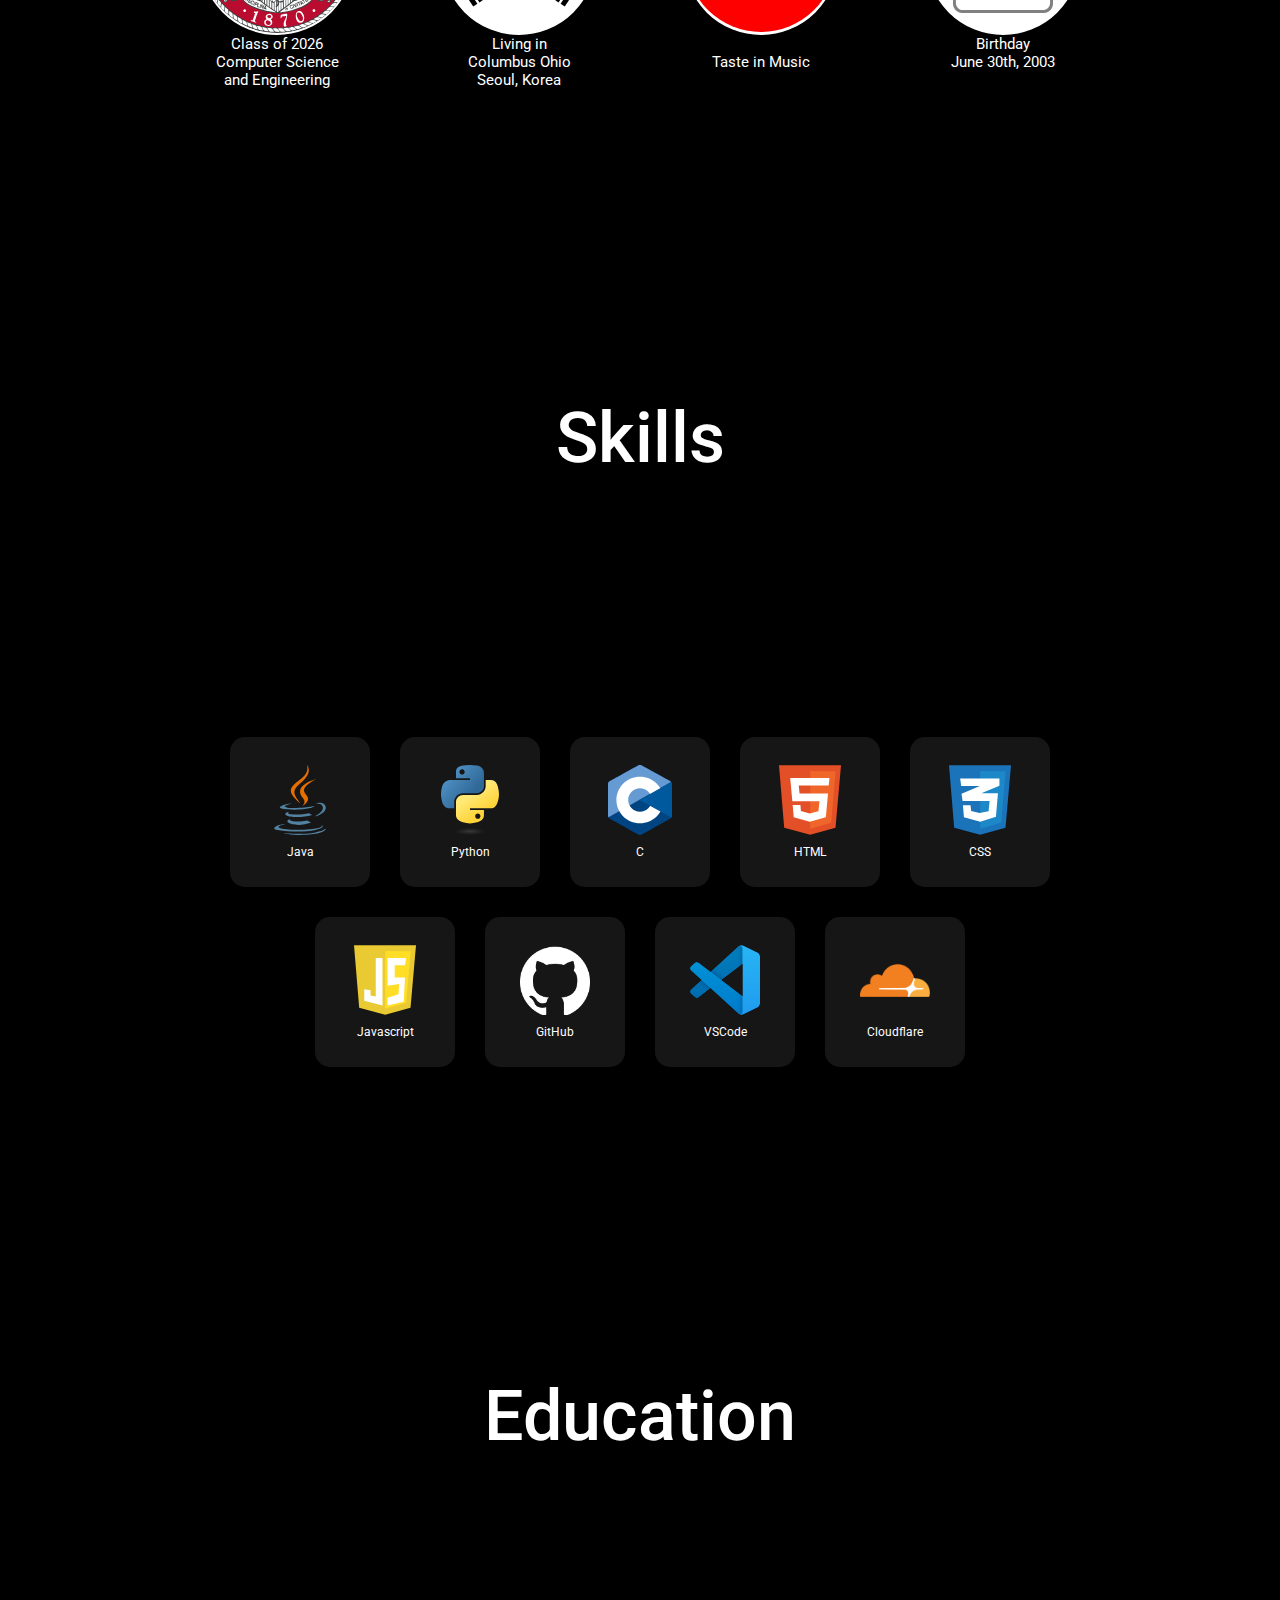
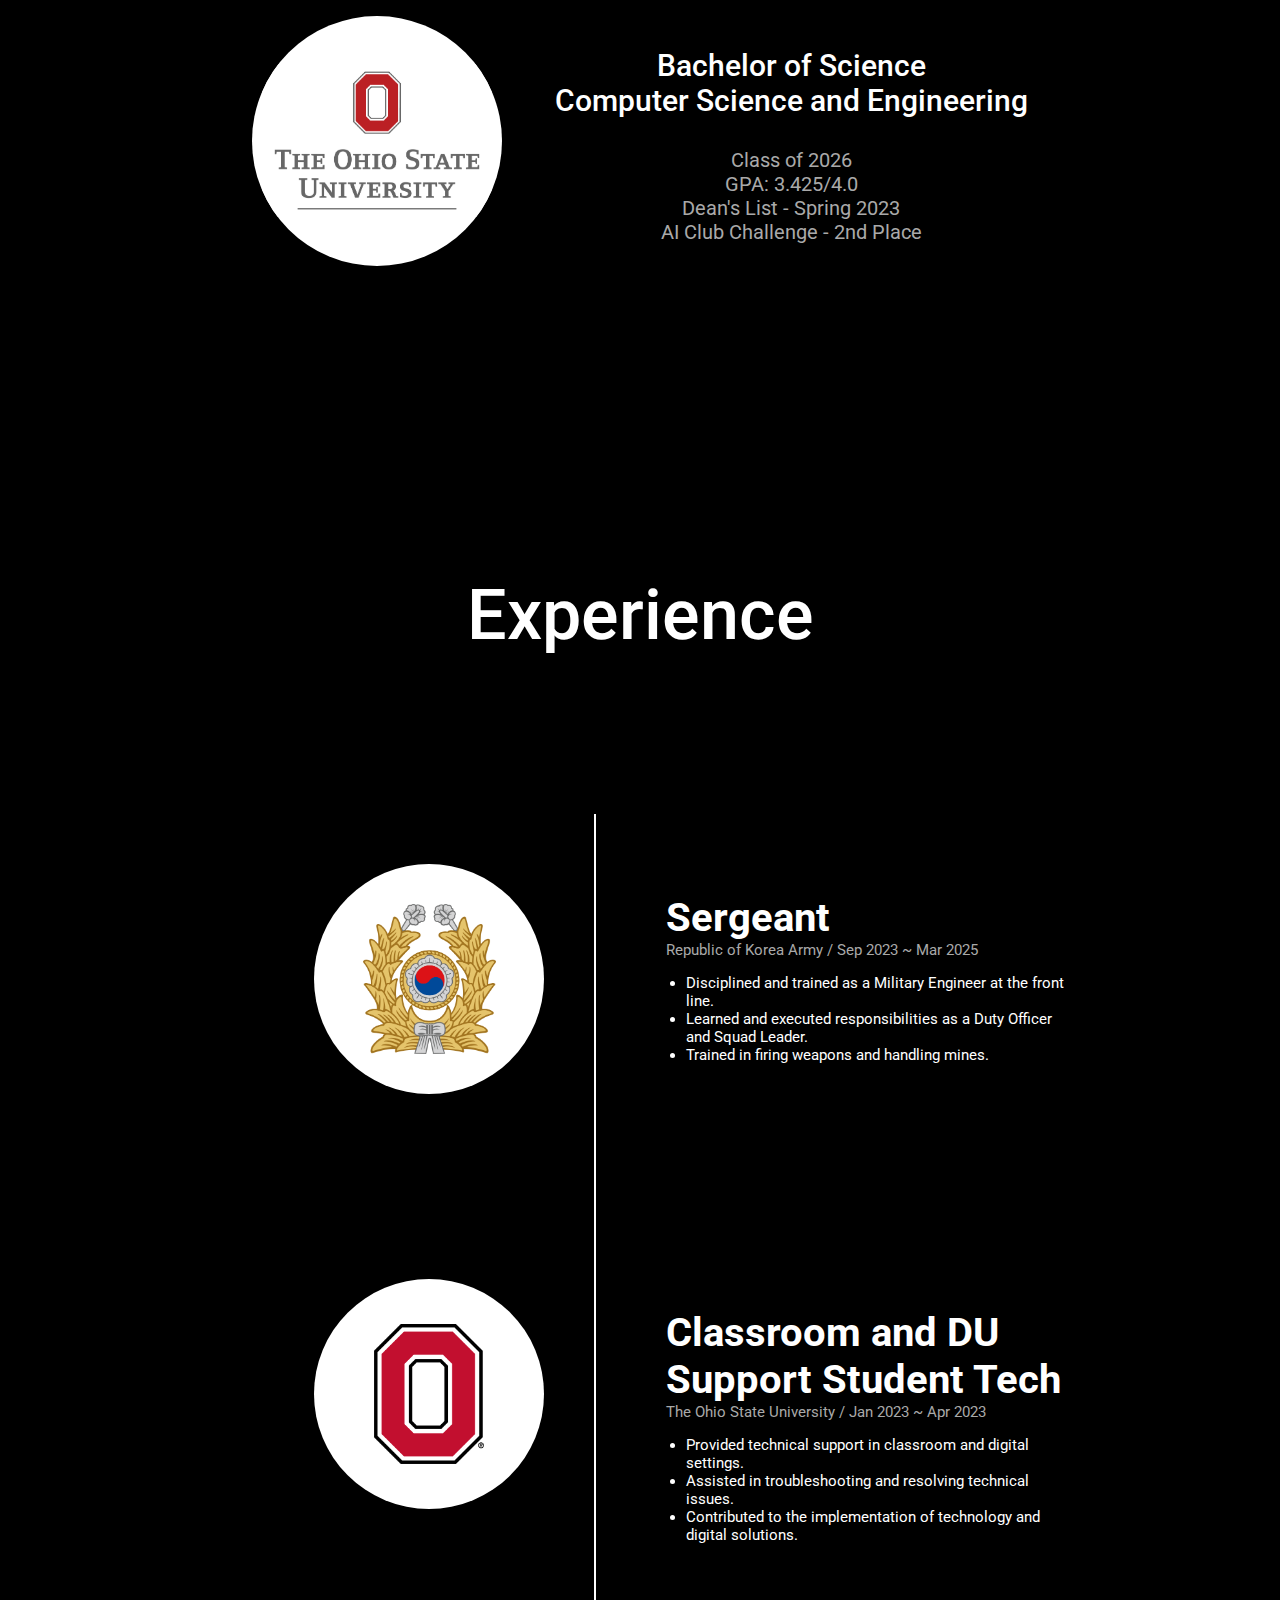
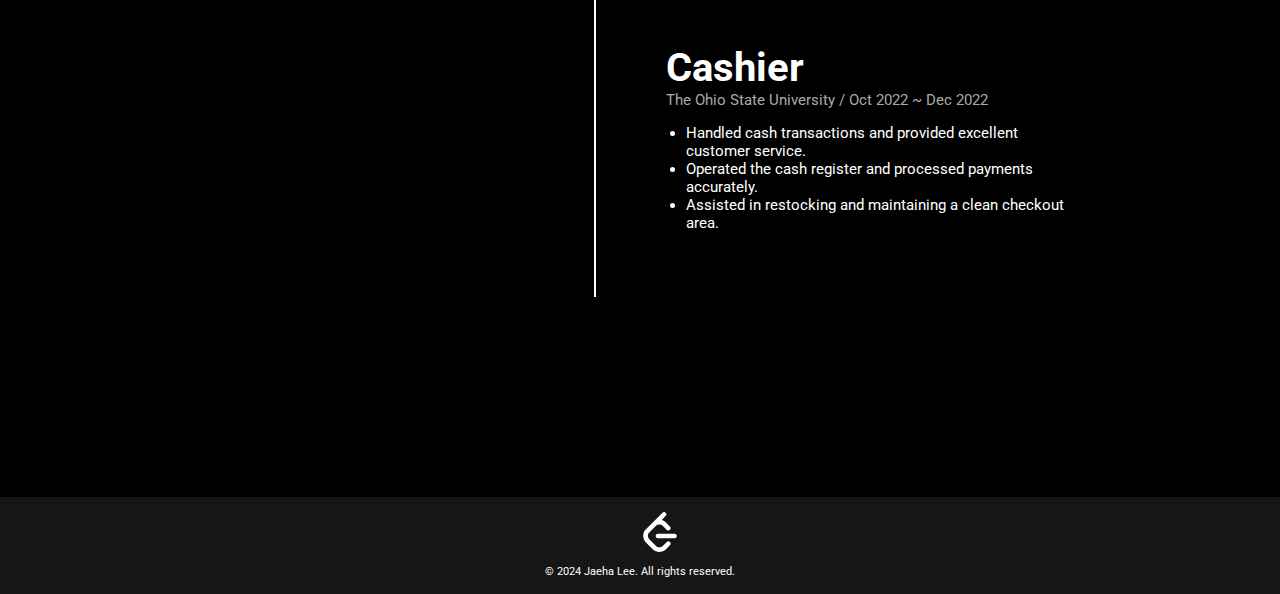
==== commit 8691a875: "Added TicTacToe" ====
--- a/index.html
+++ b/index.html
@@ -38,6 +38,7 @@
         <li><a href="#skills" onclick="scrollToSection('skills')">Skills</a></li>
         <li><a href="#education" onclick="scrollToSection('education')">Education</a></li>
         <li><a href="#experience" onclick="scrollToSection('experience')">Experience</a></li>
+        <li><a href="games">Games</a></li>
       </ul>
     </nav>
   </header>
